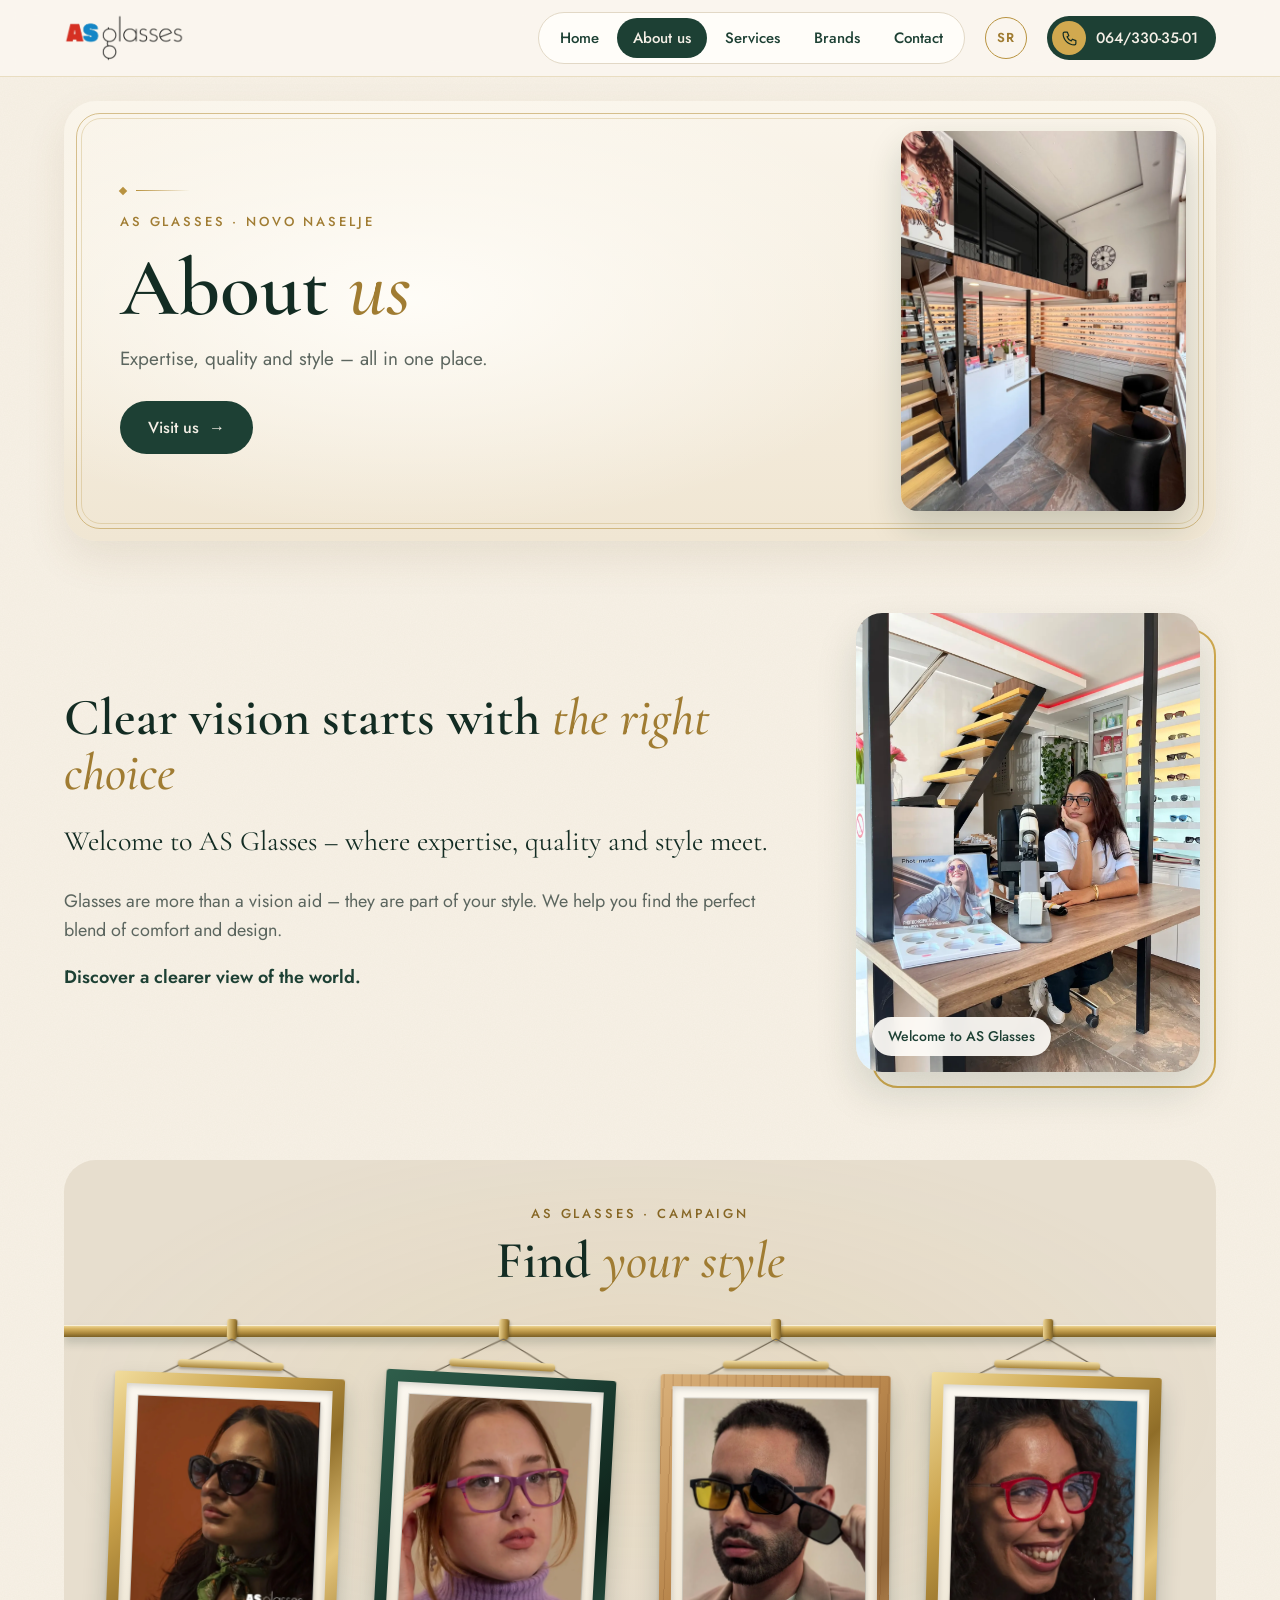
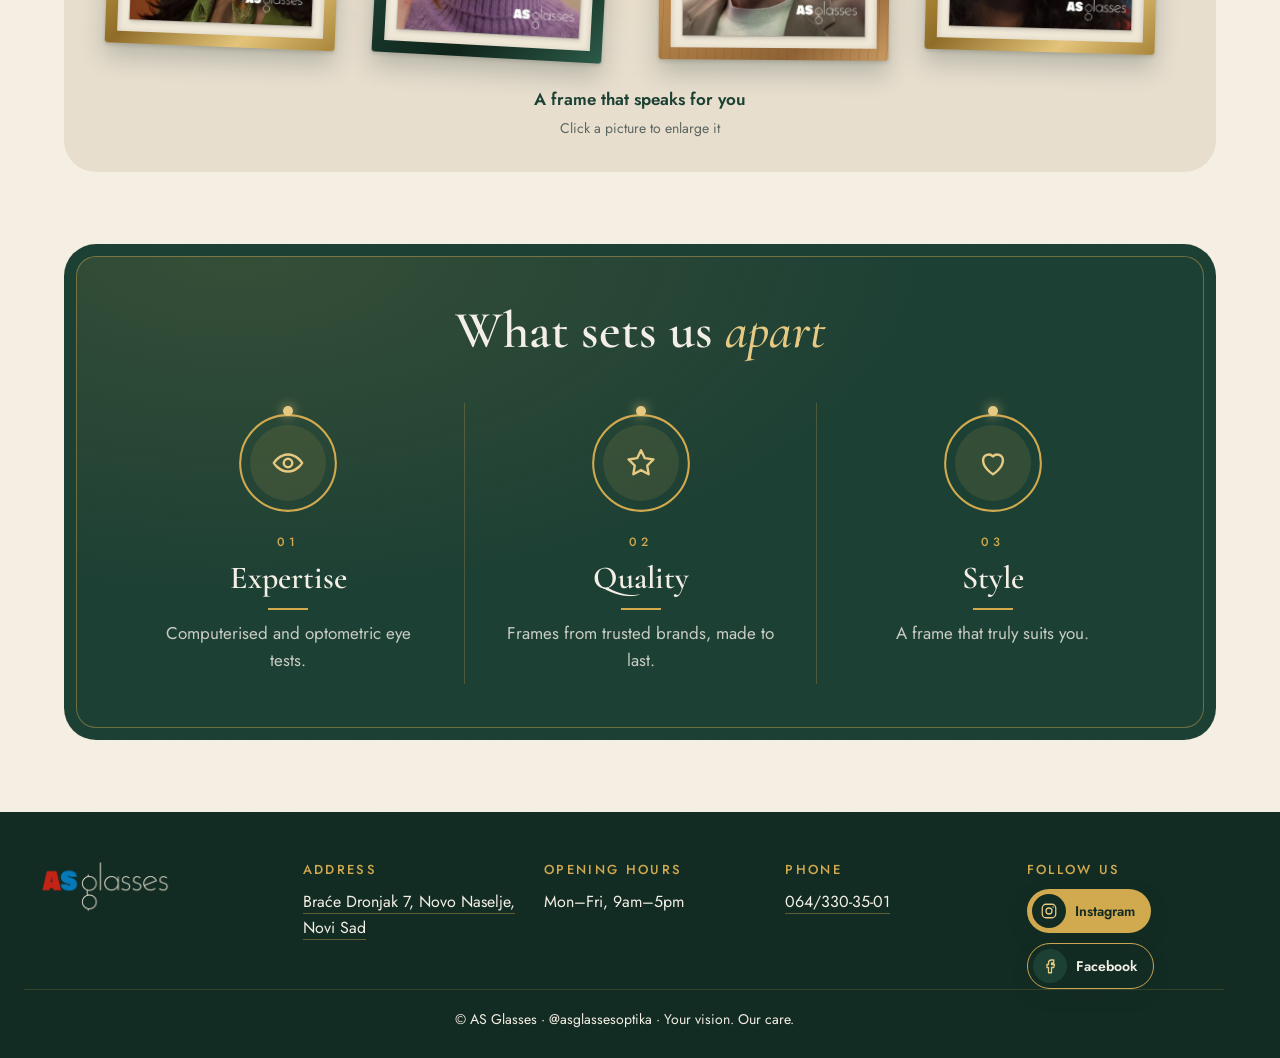
==== about.html @ c5d64850 "Add files via upload" ====
<!doctype html>
<html lang="en">
<head>
  <meta charset="utf-8">
  <meta name="viewport" content="width=device-width, initial-scale=1, viewport-fit=cover">
  <title>About us – AS Glasses optician Novi Sad</title>
  <meta name="description" content="AS Glasses – an optician in Novi Sad where expertise, quality and style meet.">
  <meta name="color-scheme" content="light">
  <meta name="theme-color" content="#f8f2e6">
  <link rel="icon" type="image/png" href="ikonica.png">
  <link rel="apple-touch-icon" href="ikonica.png">
  <link rel="preconnect" href="https://fonts.googleapis.com">
  <link rel="preconnect" href="https://fonts.gstatic.com" crossorigin>
  <link href="https://fonts.googleapis.com/css2?family=Anton&family=Cormorant+Garamond:ital,wght@0,500;0,600;1,500;1,600&family=Jost:wght@400;500;600&display=swap" rel="stylesheet">
  <link rel="stylesheet" href="style.css">
</head>
<body>
  <header class="zaglavlje">
    <div class="zaglavlje-unutra">
      <a class="brend" href="en.html"><img src="logo.webp" alt="AS Glasses – home" width="1083" height="442"></a>
      <nav class="meni" aria-label="Main menu">
        <a href="en.html"><svg viewBox="0 0 24 24" fill="none" stroke="currentColor" stroke-width="1.7" stroke-linecap="round" stroke-linejoin="round" aria-hidden="true"><path d="M3 11l9-7 9 7"/><path d="M5 10v10h14V10"/><path d="M10 20v-6h4v6"/></svg><span>Home</span></a>
        <a href="about.html" class="aktivan" aria-current="page"><svg viewBox="0 0 24 24" fill="none" stroke="currentColor" stroke-width="1.7" stroke-linecap="round" stroke-linejoin="round" aria-hidden="true"><circle cx="12" cy="8" r="4"/><path d="M4 21c1.5-4 4.5-6 8-6s6.5 2 8 6"/></svg><span>About us</span></a>
        <a href="services.html"><svg viewBox="0 0 24 24" fill="none" stroke="currentColor" stroke-width="1.7" stroke-linecap="round" stroke-linejoin="round" aria-hidden="true"><path d="M12 3l1.9 5.6L19.5 10l-5.6 1.9L12 17.5l-1.9-5.6L4.5 10l5.6-1.4z"/><path d="M19 16l.7 2 2 .7-2 .7-.7 2-.7-2-2-.7 2-.7z"/></svg><span>Services</span></a>
        <a href="brands.html"><svg viewBox="0 0 24 24" fill="none" stroke="currentColor" stroke-width="1.7" stroke-linecap="round" stroke-linejoin="round" aria-hidden="true"><circle cx="6.5" cy="14" r="3.5"/><circle cx="17.5" cy="14" r="3.5"/><path d="M10 14c1-1 3-1 4 0M3 14l1.5-6M21 14l-1.5-6"/></svg><span>Brands<span class="sakrij-tel"> </span></span></a>
        <a href="contact.html"><svg viewBox="0 0 24 24" fill="none" stroke="currentColor" stroke-width="1.7" stroke-linecap="round" stroke-linejoin="round" aria-hidden="true"><path d="M12 21s-7-6.2-7-11.5a7 7 0 0 1 14 0C19 14.8 12 21 12 21z"/><circle cx="12" cy="9.5" r="2.5"/></svg><span>Contact</span></a>
      </nav>
      <a class="jezik" href="o-nama.html" lang="sr-Latn" hreflang="sr-Latn" aria-label="Srpska verzija">SR</a>
      <a class="tel-dugme" href="tel:+381643303501"><span class="krug"><svg viewBox="0 0 24 24" fill="none" stroke="currentColor" stroke-width="1.7" stroke-linecap="round" stroke-linejoin="round" aria-hidden="true"><path d="M5 3h4l2 5-2.5 1.5a11 11 0 0 0 6 6L16 13l5 2v4a2 2 0 0 1-2 2A16 16 0 0 1 3 5a2 2 0 0 1 2-2z"/></svg></span>064/330-35-01</a>
    </div>
  </header>

  <main>
    <section class="omot">
      <div class="baner-kartica">
        <div class="baner-tekst">
          <div class="ukras" aria-hidden="true"><i></i><b></b><i></i></div>
          <span class="oznaka-mala">AS Glasses · Novo Naselje</span>
          <h1>About <span>us</span></h1>
          <p>Expertise, quality and style – all in one place.</p>
          <a class="dugme" href="contact.html">Visit us <span class="strelica" aria-hidden="true">→</span></a>
        </div>
        <div class="baner-foto-okvir"><img class="baner-foto" src="radnja.webp" alt="Inside the AS Glasses store"></div>
      </div>
    </section>
    <section class="sadrzaj">
      <div class="tekst-foto">
        <div class="uvod pojavi">
          <h2>Clear vision starts with <span>the right choice</span></h2>
          <p class="istaknut">Welcome to AS Glasses – where expertise, quality and style meet.</p>
          <p>Glasses are more than a vision aid – they are part of your style. We help you find the perfect blend of comfort and design.</p>
          <p><strong>Discover a clearer view of the world.</strong></p>
        </div>
        <div class="foto-ram pojavi" data-kasnjenje="150"><img src="devojkapult.webp" alt="Our optician at the AS Glasses counter" width="1200" height="1600" loading="lazy"><span class="pilula">Welcome to AS Glasses</span></div>
      </div>
    </section>

    <section class="sadrzaj uzi">
      <div class="galerija pojavi">
        <div class="galerija-naslov">
          <span class="oznaka-mala">AS Glasses · campaign</span>
          <h2>Find <span>your style</span></h2>
        </div>
        <div class="zid" role="group" aria-label="AS Glasses campaign gallery">
          <span class="sipka" aria-hidden="true"></span>
          <div class="visi"><span class="kuka" aria-hidden="true"></span><svg class="zica" viewBox="0 0 100 40" preserveAspectRatio="none" aria-hidden="true"><line x1="50" y1="0" x2="18" y2="40"/><line x1="50" y1="0" x2="82" y2="40"/></svg><button type="button" class="ram ram-zlatni" data-naslov="Sunglasses" data-opis="AS Glasses campaign" aria-label="Sunglasses – enlarge"><span class="lampa" aria-hidden="true"></span><span class="ram-pasparu"><img src="kampanja1.webp" alt="Woman wearing black sunglasses and a green scarf" width="1000" height="1233" loading="lazy"></span><span class="ram-odsjaj" aria-hidden="true"></span><span class="ram-svetlo" aria-hidden="true"></span></button></div>
          <div class="visi"><span class="kuka" aria-hidden="true"></span><svg class="zica" viewBox="0 0 100 40" preserveAspectRatio="none" aria-hidden="true"><line x1="50" y1="0" x2="18" y2="40"/><line x1="50" y1="0" x2="82" y2="40"/></svg><button type="button" class="ram ram-zeleni" data-naslov="Colourful prescription frame" data-opis="AS Glasses campaign" aria-label="Colourful prescription frame – enlarge"><span class="lampa" aria-hidden="true"></span><span class="ram-pasparu"><img src="kampanja2.webp" alt="Woman wearing purple and pink prescription glasses" width="1000" height="1292" loading="lazy"></span><span class="ram-odsjaj" aria-hidden="true"></span><span class="ram-svetlo" aria-hidden="true"></span></button></div>
          <div class="visi"><span class="kuka" aria-hidden="true"></span><svg class="zica" viewBox="0 0 100 40" preserveAspectRatio="none" aria-hidden="true"><line x1="50" y1="0" x2="18" y2="40"/><line x1="50" y1="0" x2="82" y2="40"/></svg><button type="button" class="ram ram-hrast" data-naslov="Glasses with a sun clip-on" data-opis="AS Glasses campaign" aria-label="Glasses with a sun clip-on – enlarge"><span class="lampa" aria-hidden="true"></span><span class="ram-pasparu"><img src="kampanja3.webp" alt="Man lifting a sun clip-on off his glasses" width="998" height="1300" loading="lazy"></span><span class="ram-odsjaj" aria-hidden="true"></span><span class="ram-svetlo" aria-hidden="true"></span></button></div>
          <div class="visi"><span class="kuka" aria-hidden="true"></span><svg class="zica" viewBox="0 0 100 40" preserveAspectRatio="none" aria-hidden="true"><line x1="50" y1="0" x2="18" y2="40"/><line x1="50" y1="0" x2="82" y2="40"/></svg><button type="button" class="ram ram-zlatni" data-naslov="Red prescription frame" data-opis="AS Glasses campaign" aria-label="Red prescription frame – enlarge"><span class="lampa" aria-hidden="true"></span><span class="ram-pasparu"><img src="kampanja4.webp" alt="Smiling woman wearing red prescription glasses" width="1000" height="1259" loading="lazy"></span><span class="ram-odsjaj" aria-hidden="true"></span><span class="ram-svetlo" aria-hidden="true"></span></button></div>
        </div>
        <p class="galerija-natpis" aria-live="polite"><strong>A frame that speaks for you</strong><span>Click a picture to enlarge it</span></p>
      </div>
    </section>
    <div class="uvecano" role="dialog" aria-modal="true" aria-label="Enlarged picture" aria-hidden="true">
      <button type="button" class="uvecano-dugme uvecano-zatvori" aria-label="Close">✕</button>
      <button type="button" class="uvecano-dugme uvecano-prethodna" aria-label="Previous picture">←</button>
      <div class="uvecano-sadrzaj">
        <div class="ram"><span class="ram-pasparu"><img src="" alt=""></span></div>
        <p class="uvecano-natpis"></p>
      </div>
      <button type="button" class="uvecano-dugme uvecano-sledeca" aria-label="Next picture">→</button>
    </div>

    <section class="sadrzaj uzi">
      <div class="izdvaja">
        <h2 class="pojavi">What sets us <span>apart</span></h2>
        <div class="vrednosti">
        <article class="vrednost pojavi" data-kasnjenje="0">
          <div class="prsten">
            <svg class="prsten-krug" viewBox="0 0 100 100" aria-hidden="true"><circle cx="50" cy="50" r="46"/></svg>
            <span class="prsten-orbita" aria-hidden="true"></span>
            <span class="prsten-ikona"><svg viewBox="0 0 24 24" fill="none" stroke="currentColor" stroke-width="1.7" stroke-linecap="round" stroke-linejoin="round" aria-hidden="true"><path d="M2 12s3.6-6 10-6 10 6 10 6-3.6 6-10 6S2 12 2 12z"/><circle cx="12" cy="12" r="3"/></svg></span>
          </div>
          <span class="broj">01</span>
          <h3>Expertise</h3>
          <p>Computerised and optometric eye tests.</p>
        </article>
        <article class="vrednost pojavi" data-kasnjenje="180">
          <div class="prsten">
            <svg class="prsten-krug" viewBox="0 0 100 100" aria-hidden="true"><circle cx="50" cy="50" r="46"/></svg>
            <span class="prsten-orbita" aria-hidden="true"></span>
            <span class="prsten-ikona"><svg viewBox="0 0 24 24" fill="none" stroke="currentColor" stroke-width="1.7" stroke-linecap="round" stroke-linejoin="round" aria-hidden="true"><path d="M12 3l2.7 5.6 6.1.9-4.4 4.3 1 6.1L12 17l-5.4 2.9 1-6.1-4.4-4.3 6.1-.9z"/></svg></span>
          </div>
          <span class="broj">02</span>
          <h3>Quality</h3>
          <p>Frames from trusted brands, made to last.</p>
        </article>
        <article class="vrednost pojavi" data-kasnjenje="360">
          <div class="prsten">
            <svg class="prsten-krug" viewBox="0 0 100 100" aria-hidden="true"><circle cx="50" cy="50" r="46"/></svg>
            <span class="prsten-orbita" aria-hidden="true"></span>
            <span class="prsten-ikona"><svg viewBox="0 0 24 24" fill="none" stroke="currentColor" stroke-width="1.7" stroke-linecap="round" stroke-linejoin="round" aria-hidden="true"><path d="M12 20s-7-4.4-7-10a4 4 0 0 1 7-2.6A4 4 0 0 1 19 10c0 5.6-7 10-7 10z"/></svg></span>
          </div>
          <span class="broj">03</span>
          <h3>Style</h3>
          <p>A frame that truly suits you.</p>
        </article>
        </div>
      </div>
    </section>
  </main>

  <footer class="podnozje">
    <div class="podnozje-unutra">
      <img class="podnozje-logo" src="logo-svetli.webp" alt="AS Glasses" width="1083" height="442" loading="lazy">
      <div>
        <h4>Address</h4>
        <p><a href="contact.html">Braće Dronjak 7, Novo Naselje, Novi Sad</a></p>
      </div>
      <div>
        <h4>Opening hours</h4>
        <p>Mon–Fri, 9am–5pm</p>
      </div>
      <div>
        <h4>Phone</h4>
        <p><a href="tel:+381643303501">064/330-35-01</a></p>
      </div>
      <div>
        <h4>Follow us</h4>
        <div class="mreze mreze-male"><a class="mreza mreza-ig" href="https://www.instagram.com/asglassesoptika/" target="_blank" rel="noopener"><span class="mreza-ikona"><svg viewBox="0 0 24 24" fill="none" stroke="currentColor" stroke-width="1.7" stroke-linecap="round" stroke-linejoin="round" aria-hidden="true"><rect x="3" y="3" width="18" height="18" rx="5"/><circle cx="12" cy="12" r="4"/><circle cx="17.5" cy="6.5" r="1" fill="currentColor" stroke="none"/></svg></span><span class="mreza-tekst"><b>Instagram</b><small>@asglassesoptika</small></span></a><a class="mreza mreza-fb" href="https://www.facebook.com/asglassesoptika" target="_blank" rel="noopener"><span class="mreza-ikona"><svg viewBox="0 0 24 24" fill="none" stroke="currentColor" stroke-width="1.7" stroke-linecap="round" stroke-linejoin="round" aria-hidden="true"><path d="M14 8h3V4h-3a4 4 0 0 0-4 4v2H8v4h2v7h4v-7h3l1-4h-4V8.5c0-.3.2-.5.5-.5z"/></svg></span><span class="mreza-tekst"><b>Facebook</b><small>@asglassesoptika</small></span></a></div>
      </div>
    </div>
    <p class="autor">© AS Glasses · @asglassesoptika · Your vision. Our care.</p>
  </footer>

  <script src="script.js"></script>
</body>
</html>
---- style.css ----
/* ===== AS Glasses – bež, tamnozelena i zlatna ===== */
:root {
  --bez: #f4efe6;
  --bez-tamniji: #e7dece;
  --bela: #fffdf9;
  --zelena: #1d4034;
  --zelena-tamna: #132c23;
  --zelena-svetla: #2c5a49;
  --zlatna: #d1a94f;
  --zlatna-svetla: #e6c983;
  --zlatna-tamna: #866624;
  --tekst: #1d2a24;
  --tekst-blag: #5c665f;
  --linija: #e2d8c6;
  --visina-zaglavlja: 76px;
  --radius: 26px;
  --visina-banera: 460px;
  --drvo: url("data:image/svg+xml,%3Csvg xmlns='http://www.w3.org/2000/svg' width='2600' height='700'%3E%3Cfilter id='g'%3E%3CfeTurbulence type='fractalNoise' baseFrequency='0.0012 0.05' numOctaves='4' seed='4' stitchTiles='stitch'/%3E%3CfeColorMatrix values='0 0 0 0 0.86 0 0 0 0 0.74 0 0 0 0 0.45 0 0 0 1.1 -0.52'/%3E%3C/filter%3E%3Crect width='100%25' height='100%25' filter='url(%23g)'/%3E%3C/svg%3E");
}

* { box-sizing: border-box; }
html, body { margin: 0; }
html { scroll-behavior: smooth; }

body {
  background: var(--bez);
  color: var(--tekst);
  font-family: "Jost", "Helvetica Neue", Arial, sans-serif;
  font-size: 18px;
  line-height: 1.6;
  -webkit-font-smoothing: antialiased;
}

img { max-width: 100%; display: block; }
a { color: inherit; }
strong { color: var(--zelena); font-weight: 600; }
p { margin: 0 0 1em; }

h1, h2 {
  font-family: "Anton", Impact, "Arial Narrow", sans-serif;
  font-weight: 400;
  text-transform: uppercase;
  line-height: 1;
  letter-spacing: 0.01em;
  color: var(--zelena);
  margin: 0 0 0.45em;
}
h2 { font-size: clamp(34px, 4.4vw, 52px); }
h2 span, h1 span { color: var(--zlatna); }
h3 {
  font-size: 21px;
  font-weight: 600;
  line-height: 1.25;
  color: var(--zelena);
  margin: 0 0 8px;
}

a:focus-visible {
  outline: 3px solid var(--zlatna);
  outline-offset: 3px;
}

/* ===== Zaglavlje sa prečicama ===== */
.zaglavlje {
  position: sticky;
  top: 0;
  z-index: 50;
  background: rgba(244, 239, 230, 0.92);
  backdrop-filter: blur(10px);
  -webkit-backdrop-filter: blur(10px);
  border-bottom: 1px solid var(--linija);
}
.zaglavlje-unutra {
  max-width: 1200px;
  margin: 0 auto;
  height: var(--visina-zaglavlja);
  padding: 0 24px;
  display: flex;
  align-items: center;
  gap: 20px;
}
.brend img { width: 120px; height: auto; }

.meni {
  display: flex;
  gap: 2px;
  margin-left: auto;
  background: var(--bela);
  border: 1px solid var(--linija);
  padding: 5px;
  border-radius: 999px;
}
.meni a {
  display: flex;
  align-items: center;
  gap: 6px;
  text-decoration: none;
  font-size: 15px;
  font-weight: 500;
  color: var(--zelena);
  padding: 8px 16px;
  border-radius: 999px;
  white-space: nowrap;
  transition: background 0.2s, color 0.2s;
}
.meni a svg { display: none; width: 22px; height: 22px; }
.meni a:hover { background: var(--bez); }
.meni a.aktivan { background: var(--zelena); color: var(--bez); }

.tel-dugme {
  display: inline-flex;
  align-items: center;
  gap: 10px;
  background: var(--zelena);
  color: var(--bez);
  text-decoration: none;
  font-weight: 500;
  font-size: 15px;
  padding: 5px 18px 5px 5px;
  border-radius: 999px;
  white-space: nowrap;
  transition: background 0.2s;
}
.tel-dugme:hover { background: var(--zelena-svetla); }
.tel-dugme .krug {
  width: 34px;
  height: 34px;
  border-radius: 50%;
  background: var(--zlatna);
  color: var(--zelena-tamna);
  display: grid;
  place-items: center;
}
.tel-dugme svg { width: 17px; height: 17px; }

/* Zaglavlje na početnoj (tamnozeleno) */
.pocetna-strana .zaglavlje {
  background: var(--zelena-tamna);
  border-bottom-color: rgba(209, 169, 79, 0.22);
}
.pocetna-strana .brend { visibility: hidden; }
.pocetna-strana .meni { background: rgba(255, 255, 255, 0.05); border-color: rgba(209, 169, 79, 0.25); }
.pocetna-strana .meni a { color: var(--bez); }
.pocetna-strana .meni a:hover { background: rgba(255, 255, 255, 0.08); }
.pocetna-strana .meni a.aktivan { background: var(--zlatna); color: var(--zelena-tamna); }
.pocetna-strana .tel-dugme { background: var(--zlatna); color: var(--zelena-tamna); }
.pocetna-strana .tel-dugme .krug { background: var(--zelena-tamna); color: var(--zlatna); }

/* ===== Društvene mreže ===== */
.drustvene { display: flex; gap: 10px; }
.drustvene a {
  width: 42px;
  height: 42px;
  border-radius: 50%;
  display: grid;
  place-items: center;
  border: 1.5px solid var(--zlatna);
  color: var(--zlatna);
  text-decoration: none;
  transition: background 0.2s, color 0.2s, transform 0.2s;
}
.drustvene a:hover { background: var(--zlatna); color: var(--zelena-tamna); transform: translateY(-2px); }
.drustvene svg { width: 20px; height: 20px; }
.drustvene-pocetna {
  position: absolute;
  z-index: 3;
  left: 50%;
  bottom: 28px;
  transform: translateX(-50%);
  align-items: center;
}
.drustvene-pocetna span {
  font-size: 12px;
  letter-spacing: 0.25em;
  text-transform: uppercase;
  color: var(--bez-tamniji);
  margin-right: 6px;
  white-space: nowrap;
}

/* ===== Početna: scena sa logom i lupom ===== */
.scena {
  position: relative;
  height: calc(100vh - var(--visina-zaglavlja));
  height: calc(100svh - var(--visina-zaglavlja));
  min-height: 480px;
  overflow: hidden;
  touch-action: pan-y;
}
.scena-sloj {
  position: absolute;
  inset: 0;
  display: flex;
  flex-direction: column;
  align-items: center;
  justify-content: center;
  padding: 24px 16px 64px;
  background:
    radial-gradient(ellipse at 50% 42%, rgba(209, 169, 79, 0.15) 0%, rgba(209, 169, 79, 0) 45%),
    radial-gradient(ellipse at 50% 50%, rgba(0, 0, 0, 0) 40%, rgba(5, 15, 10, 0.55) 100%),
    linear-gradient(rgba(29, 64, 52, 0.7), rgba(29, 64, 52, 0.7)),
    var(--drvo),
    linear-gradient(160deg, #24503f 0%, #1d4034 50%, #132c23 100%);
  background-size: auto, auto, auto, 2600px 700px, auto;
}
.scena-logo {
  width: min(560px, 82vw);
  height: auto;
  animation: fokus 2.2s cubic-bezier(.2, .7, .2, 1) both;
}
.scena-ime {
  margin: 30px 0 0;
  text-align: center;
  font-family: "Anton", Impact, sans-serif;
  text-transform: uppercase;
  font-size: clamp(26px, 3.6vw, 42px);
  line-height: 1.05;
  color: var(--bez);
  letter-spacing: 0.03em;
  animation: ime 1.6s 1.2s ease-out both;
}
.scena-ime em { font-style: normal; color: var(--zlatna); }
.scena-ime span {
  display: block;
  font-family: "Jost", sans-serif;
  font-size: 13px;
  font-weight: 500;
  letter-spacing: 0.4em;
  color: var(--bez-tamniji);
  margin-top: 14px;
}
.scena-linija {
  width: 0;
  height: 2px;
  margin-top: 22px;
  background: linear-gradient(90deg, transparent, var(--zlatna), var(--zlatna-svetla), var(--zlatna), transparent);
  animation: linija 1.4s 1.8s ease-out forwards;
}

@keyframes fokus {
  0%   { filter: blur(18px); opacity: 0; transform: scale(1.08); }
  55%  { filter: blur(3px);  opacity: 1; transform: scale(0.99); }
  70%  { filter: blur(5px); }
  100% { filter: blur(0);    opacity: 1; transform: scale(1); }
}
@keyframes ime {
  from { opacity: 0; letter-spacing: 0.4em; }
  to   { opacity: 1; letter-spacing: 0.03em; }
}
@keyframes linija { to { width: min(260px, 60vw); } }

/* Lupa */
.lupa {
  position: absolute;
  left: 0;
  top: 0;
  pointer-events: none;
  opacity: 0;
  transform: scale(0.4);
  transition: opacity 0.8s ease, transform 0.8s cubic-bezier(.2, .9, .3, 1.3);
  will-change: left, top;
}
.lupa.vidljiva { opacity: 1; transform: scale(1); }
.lupa-staklo {
  position: absolute;
  inset: 0;
  border-radius: 50%;
  overflow: hidden;
  box-shadow: inset 0 0 22px rgba(0, 0, 0, 0.5);
}
.lupa-staklo::after {
  content: "";
  position: absolute;
  inset: 0;
  border-radius: 50%;
  background: radial-gradient(circle at 32% 28%, rgba(255, 250, 235, 0.3), rgba(255, 250, 235, 0) 38%),
              radial-gradient(circle at 50% 50%, rgba(209, 169, 79, 0) 62%, rgba(209, 169, 79, 0.18) 100%);
}
.lupa-ram {
  position: absolute;
  inset: -10px;
  border-radius: 50%;
  border: 10px solid var(--zlatna);
  border-color: #ecd391 #b8923f #94732a #d4b162;
  box-shadow: 0 16px 34px rgba(0, 0, 0, 0.5), inset 0 0 0 2px rgba(255, 245, 210, 0.35);
}
.lupa-drska {
  position: absolute;
  width: 20px;
  border-radius: 10px;
  background: linear-gradient(90deg, #94732a, #e6c983 45%, #a8853a);
  box-shadow: 0 10px 22px rgba(0, 0, 0, 0.45);
  transform-origin: top center;
  transform: rotate(-45deg);
}
.klon, .klon * { animation: none !important; }
.klon .scena-linija { width: min(260px, 60vw); }

/* ===== Unutrašnje strane ===== */
.omot {
  max-width: 1200px;
  margin: 0 auto;
  padding: 24px 24px 0;
}

/* Zelena kartica na vrhu strane – fotografija se vidi cela */
.baner-kartica {
  position: relative;
  display: grid;
  grid-template-columns: 1fr auto;
  align-items: center;
  background: var(--zelena);
  border-radius: 32px;
  overflow: hidden;
  color: var(--bez);
}
.baner-tekst {
  position: relative;
  z-index: 1;
  padding: 48px 52px;
  display: flex;
  flex-direction: column;
  justify-content: center;
  align-items: flex-start;
}
.oznaka-mala {
  font-size: 13px;
  font-weight: 500;
  letter-spacing: 0.22em;
  text-transform: uppercase;
  color: var(--zlatna);
  margin-bottom: 16px;
}
.baner-tekst h1 {
  font-size: clamp(54px, 7.4vw, 100px);
  line-height: 0.95;
  color: var(--bez);
  margin: 0 0 18px;
}
.baner-tekst p {
  font-size: 19px;
  color: rgba(244, 239, 230, 0.82);
  max-width: 460px;
  margin-bottom: 28px;
}
.baner-foto-okvir { padding: 18px; }
.baner-foto {
  height: var(--visina-banera);
  width: auto;
  aspect-ratio: 3 / 4;
  border-radius: 22px;
  box-shadow: 0 20px 40px rgba(0, 0, 0, 0.25);
}
.vijuga {
  position: absolute;
  z-index: 2;
  top: 40px;
  right: calc(var(--visina-banera) * 0.75 + 70px);
  width: 110px;
  height: auto;
  color: var(--zlatna);
  pointer-events: none;
}

/* Dugmad – pilule */
.dugme {
  display: inline-flex;
  align-items: center;
  gap: 10px;
  background: var(--zelena);
  color: var(--bez);
  text-decoration: none;
  font-weight: 500;
  font-size: 16px;
  padding: 14px 28px;
  border-radius: 999px;
  transition: background 0.2s, transform 0.2s;
}
.dugme:hover { background: var(--zelena-svetla); transform: translateY(-2px); }
.dugme.zlatno { background: var(--zlatna); color: var(--zelena-tamna); }
.dugme.zlatno:hover { background: var(--zlatna-svetla); }
.dugme.svetlo { background: var(--bela); color: var(--zelena); }
.dugme .strelica { transition: transform 0.2s; }
.dugme:hover .strelica { transform: translateX(4px); }
.dugme svg { width: 20px; height: 20px; }

.sadrzaj {
  max-width: 1200px;
  margin: 0 auto;
  padding: 72px 24px;
}
.sadrzaj.uzi { padding-top: 0; }

.naslov-sekcije {
  display: flex;
  justify-content: space-between;
  align-items: flex-end;
  gap: 16px;
  margin-bottom: 26px;
}
.naslov-sekcije h2 { margin: 0; }
.naslov-sekcije.centar { justify-content: center; text-align: center; }
.vidi-sve {
  font-size: 15px;
  font-weight: 500;
  color: var(--zlatna-tamna);
  text-decoration: none;
  white-space: nowrap;
}
.vidi-sve:hover { text-decoration: underline; }

/* Tekst + fotografija u istoj visini */
.tekst-foto {
  display: grid;
  grid-template-columns: 1fr 420px;
  gap: 64px;
  align-items: center;
}
.tekst-foto.obrnuto { grid-template-columns: 420px 1fr; }
.uvod p { color: var(--tekst-blag); }
.uvod p.istaknut { color: var(--tekst); font-size: 22px; line-height: 1.45; }

/* Fotografija u zlatnom ramu (cela, bez sečenja) */
.foto-ram {
  position: relative;
  margin: 0 16px 16px 0;
}
.foto-ram::before {
  content: "";
  position: absolute;
  inset: 16px -16px -16px 16px;
  border: 2px solid var(--zlatna);
  border-radius: var(--radius);
  transition: inset 0.4s ease;
}
.foto-ram:hover::before { inset: 8px -8px -8px 8px; }
.foto-ram img {
  position: relative;
  width: 100%;
  height: auto;
  aspect-ratio: 3 / 4;
  border-radius: var(--radius);
  box-shadow: 0 20px 40px rgba(19, 44, 35, 0.15);
}
.pilula {
  position: absolute;
  z-index: 1;
  left: 16px;
  bottom: 16px;
  background: rgba(255, 253, 249, 0.92);
  color: var(--zelena);
  font-size: 14px;
  font-weight: 500;
  padding: 8px 16px;
  border-radius: 999px;
  backdrop-filter: blur(6px);
  -webkit-backdrop-filter: blur(6px);
}
.pilula.tamna { background: var(--zelena); color: var(--zlatna-svetla); }

/* ===== Šta nas izdvaja – tri stavke sa animacijom ===== */
.izdvaja {
  position: relative;
  overflow: hidden;
  background:
    radial-gradient(ellipse at 15% 0%, rgba(209, 169, 79, 0.14), rgba(209, 169, 79, 0) 50%),
    var(--zelena);
  border-radius: 32px;
  padding: 60px 48px 56px;
  color: var(--bez);
}
.izdvaja h2 { color: var(--bez); text-align: center; margin-bottom: 44px; }
.vrednosti {
  display: grid;
  grid-template-columns: repeat(3, 1fr);
}
.vrednost {
  position: relative;
  text-align: center;
  padding: 8px 34px 10px;
}
.vrednost + .vrednost { border-left: 1px solid rgba(209, 169, 79, 0.25); }
.prsten {
  position: relative;
  width: 104px;
  height: 104px;
  margin: 0 auto 18px;
}
.prsten-krug {
  position: absolute;
  inset: 0;
  width: 100%;
  height: 100%;
  transform: rotate(-90deg);
}
.prsten-krug circle {
  fill: none;
  stroke: var(--zlatna);
  stroke-width: 2;
  stroke-linecap: round;
  stroke-dasharray: 290;
  stroke-dashoffset: 290;
  transition: stroke-dashoffset 1.6s cubic-bezier(.4, 0, .2, 1) 0.3s;
}
.vrednost.vidljivo .prsten-krug circle { stroke-dashoffset: 0; }
.prsten-orbita {
  position: absolute;
  inset: 0;
  animation: orbita 7s linear infinite;
}
.prsten-orbita::before {
  content: "";
  position: absolute;
  top: -5px;
  left: 50%;
  width: 10px;
  height: 10px;
  margin-left: -5px;
  border-radius: 50%;
  background: var(--zlatna-svetla);
  box-shadow: 0 0 12px rgba(230, 201, 131, 0.8);
}
.vrednost:nth-child(2) .prsten-orbita { animation-duration: 9s; animation-direction: reverse; }
.vrednost:nth-child(3) .prsten-orbita { animation-duration: 8s; }
@keyframes orbita { to { transform: rotate(360deg); } }
.prsten-ikona {
  position: absolute;
  inset: 14px;
  border-radius: 50%;
  background: rgba(209, 169, 79, 0.12);
  color: var(--zlatna-svetla);
  display: grid;
  place-items: center;
  transition: background 0.3s, color 0.3s, transform 0.4s;
}
.prsten-ikona svg { width: 34px; height: 34px; }
.vrednost:hover .prsten-ikona { background: var(--zlatna); color: var(--zelena-tamna); transform: scale(1.06); }
.broj {
  display: block;
  font-family: "Anton", Impact, sans-serif;
  font-size: 15px;
  letter-spacing: 0.3em;
  color: var(--zlatna);
  margin-bottom: 6px;
}
.vrednost h3 {
  font-family: "Anton", Impact, sans-serif;
  font-weight: 400;
  text-transform: uppercase;
  font-size: 30px;
  letter-spacing: 0.02em;
  color: var(--bez);
  margin-bottom: 10px;
}
.vrednost h3::after {
  content: "";
  display: block;
  width: 0;
  height: 2px;
  margin: 10px auto 0;
  background: var(--zlatna);
  transition: width 0.8s ease 0.9s;
}
.vrednost.vidljivo h3::after { width: 40px; }
.vrednost:hover h3::after { width: 80px; transition-delay: 0s; }
.vrednost p { color: rgba(244, 239, 230, 0.8); margin: 0; font-size: 17px; }

/* ===== Usluge ===== */
.kategorije {
  display: flex;
  justify-content: center;
  gap: 34px;
  margin: 0 0 64px;
  padding: 0;
  list-style: none;
}
.kategorije a {
  display: flex;
  flex-direction: column;
  align-items: center;
  gap: 10px;
  text-decoration: none;
  font-size: 15px;
  font-weight: 500;
  color: var(--zelena);
}
.kategorije .krug {
  width: 78px;
  height: 78px;
  border-radius: 50%;
  display: grid;
  place-items: center;
  background: var(--zlatna);
  color: var(--zelena-tamna);
  transition: transform 0.25s, box-shadow 0.25s;
}
.kategorije li:nth-child(3n+2) .krug { background: var(--zelena); color: var(--zlatna-svetla); }
.kategorije li:nth-child(3n) .krug { background: var(--bez-tamniji); color: var(--zelena); }
.kategorije .krug svg { width: 32px; height: 32px; }
.kategorije a:hover .krug { transform: translateY(-4px); box-shadow: 0 12px 24px rgba(19, 44, 35, 0.15); }

.istaknuto { margin-bottom: 88px; scroll-margin-top: 100px; }
.znacka {
  display: inline-block;
  background: var(--zlatna);
  color: var(--zelena-tamna);
  font-size: 13px;
  font-weight: 600;
  letter-spacing: 0.12em;
  text-transform: uppercase;
  padding: 7px 16px;
  border-radius: 999px;
  margin-bottom: 18px;
}
.kvacice { list-style: none; padding: 0; margin: 22px 0 0; }
.kvacice li {
  padding-left: 36px;
  position: relative;
  margin-bottom: 12px;
  font-weight: 500;
}
.kvacice li::before {
  content: "";
  position: absolute;
  left: 0; top: 3px;
  width: 24px; height: 24px;
  border-radius: 50%;
  background: var(--zelena) url("data:image/svg+xml,%3Csvg xmlns='http://www.w3.org/2000/svg' viewBox='0 0 24 24' fill='none' stroke='%23e6c983' stroke-width='3' stroke-linecap='round' stroke-linejoin='round'%3E%3Cpath d='M6 12.5l4 4 8-9'/%3E%3C/svg%3E") center / 14px no-repeat;
}

/* Pet „prozorčića“ u obliku luka */
.lukovi {
  display: grid;
  grid-template-columns: repeat(5, 1fr);
  gap: 16px;
}
.luk {
  position: relative;
  background: var(--bela);
  border: 1px solid var(--linija);
  border-radius: 200px 200px 24px 24px;
  padding: 12px 12px 26px;
  text-align: center;
  scroll-margin-top: 100px;
  transition: transform 0.35s ease, box-shadow 0.35s ease, border-color 0.35s, opacity 0.7s ease;
}
.luk-prozor {
  position: relative;
  overflow: hidden;
  height: 160px;
  border-radius: 200px 200px 16px 16px;
  background: radial-gradient(circle at 50% 70%, #efe6d5, var(--bez-tamniji));
  display: grid;
  place-items: center;
  margin-bottom: 20px;
}
.luk:nth-child(even) .luk-prozor { background: radial-gradient(circle at 50% 70%, var(--zelena-svetla), var(--zelena)); }
.luk-prozor::before {
  content: "";
  position: absolute;
  left: 50%;
  top: 0;
  bottom: 0;
  width: 1px;
  background: rgba(209, 169, 79, 0.35);
}
.luk-prozor::after {
  content: "";
  position: absolute;
  top: -20%;
  left: -80%;
  width: 50%;
  height: 140%;
  background: linear-gradient(100deg, rgba(255, 255, 255, 0), rgba(255, 255, 255, 0.55), rgba(255, 255, 255, 0));
  transform: skewX(-18deg);
  transition: left 0.8s ease;
}
.luk:hover .luk-prozor::after { left: 130%; }
.luk-ikona {
  position: relative;
  z-index: 1;
  width: 70px;
  height: 70px;
  border-radius: 50%;
  display: grid;
  place-items: center;
  background: var(--zelena);
  color: var(--zlatna-svetla);
  box-shadow: 0 10px 22px rgba(19, 44, 35, 0.2);
  transition: transform 0.4s cubic-bezier(.3, 1.4, .5, 1);
}
.luk:nth-child(even) .luk-ikona { background: var(--zlatna); color: var(--zelena-tamna); }
.luk-ikona svg { width: 32px; height: 32px; }
.luk:hover { transform: translateY(-8px); box-shadow: 0 22px 40px rgba(19, 44, 35, 0.12); border-color: var(--zlatna); }
.luk:hover .luk-ikona { transform: scale(1.12) rotate(-6deg); }
.luk h3 { font-size: 19px; padding: 0 6px; }
.luk p { color: var(--tekst-blag); font-size: 15.5px; line-height: 1.55; margin: 0; padding: 0 8px; }
.luk-broj {
  position: absolute;
  z-index: 1;
  top: 18px;
  left: 0;
  right: 0;
  font-size: 11px;
  font-weight: 600;
  letter-spacing: 0.2em;
  color: var(--zlatna-tamna);
}
.luk:nth-child(even) .luk-broj { color: var(--zlatna-svetla); }

/* Opšte kartice (kontakt) */
.kartice {
  display: grid;
  grid-template-columns: repeat(auto-fit, minmax(240px, 1fr));
  gap: 18px;
}
.kartica {
  background: var(--bela);
  border: 1px solid var(--linija);
  border-radius: var(--radius);
  padding: 28px 26px;
  transition: transform 0.25s, box-shadow 0.25s, opacity 0.7s ease;
}
.kartica:hover { transform: translateY(-4px); box-shadow: 0 16px 34px rgba(19, 44, 35, 0.08); }
.kartica p { margin: 0; color: var(--tekst-blag); }
.ikona {
  width: 56px;
  height: 56px;
  border-radius: 50%;
  background: var(--zelena);
  color: var(--zlatna-svetla);
  display: grid;
  place-items: center;
  margin-bottom: 18px;
}
.ikona svg { width: 28px; height: 28px; }

/* ===== Marke okvira – otmeni prikaz ===== */
.marke {
  display: grid;
  grid-template-columns: repeat(auto-fill, minmax(230px, 1fr));
  gap: 14px;
  list-style: none;
  padding: 0;
  margin: 0;
}
.marke li {
  position: relative;
  height: 128px;
  display: flex;
  flex-direction: column;
  align-items: center;
  justify-content: center;
  gap: 12px;
  padding: 16px;
  text-align: center;
  background: var(--bela);
  border: 1px solid var(--linija);
  border-radius: 14px;
  color: var(--zelena-tamna);
  overflow: hidden;
  transition: background 0.35s, color 0.35s, transform 0.35s, box-shadow 0.35s, opacity 0.7s ease;
}
.marke li::before {
  content: "";
  position: absolute;
  inset: 8px;
  border: 1px solid rgba(209, 169, 79, 0.35);
  border-radius: 9px;
  transition: border-color 0.35s, inset 0.35s;
}
.marke li::after {
  content: "";
  width: 6px;
  height: 6px;
  background: var(--zlatna);
  transform: rotate(45deg);
  transition: transform 0.4s;
}
.marke li:hover {
  background: var(--zelena);
  color: var(--bez);
  transform: translateY(-4px);
  box-shadow: 0 18px 34px rgba(19, 44, 35, 0.18);
}
.marke li:hover::before { border-color: var(--zlatna); inset: 6px; }
.marke li:hover::after { transform: rotate(225deg); }
.zig { position: relative; line-height: 1; }
.z1 { font-family: "Cinzel", serif; font-weight: 700; font-size: 25px; letter-spacing: 0.12em; }
.z2 { font-family: "Playfair Display", serif; font-weight: 700; font-size: 29px; }
.z3 { font-family: "Bodoni Moda", serif; font-weight: 500; font-size: 22px; letter-spacing: 0.22em; text-transform: uppercase; }
.z4 { font-family: "Josefin Sans", sans-serif; font-weight: 300; font-size: 23px; letter-spacing: 0.32em; text-transform: uppercase; }
.z5 { font-family: "Italiana", serif; font-size: 28px; letter-spacing: 0.14em; text-transform: uppercase; }
.z6 { font-family: "Cormorant Garamond", serif; font-weight: 700; font-style: italic; font-size: 33px; }
.z7 { font-family: "Playfair Display", serif; font-weight: 500; font-style: italic; font-size: 29px; }
.z8 { font-family: "Josefin Sans", sans-serif; font-weight: 600; font-size: 28px; letter-spacing: -0.01em; text-transform: lowercase; }
.marke li.jos {
  background: var(--zelena);
  color: var(--bez);
  font-size: 15px;
  font-weight: 500;
  line-height: 1.4;
}
.marke li.jos::before { border-color: rgba(209, 169, 79, 0.5); }

/* ===== Kontakt ===== */
.kontakt-kartice { margin-bottom: 40px; }
.kontakt-kartice a { color: var(--zlatna-tamna); font-weight: 500; }
.kontakt-kartice .velika {
  font-size: 21px;
  font-weight: 500;
  color: var(--tekst);
  margin-bottom: 4px;
}
.mapa {
  width: 100%;
  height: 440px;
  border: 0;
  border-radius: var(--radius);
  display: block;
}
.pratite {
  margin-top: 40px;
  display: flex;
  align-items: center;
  justify-content: space-between;
  gap: 24px;
  flex-wrap: wrap;
  background: var(--zelena);
  color: var(--bez);
  border-radius: var(--radius);
  padding: 30px 34px;
}
.pratite h2 { color: var(--bez); font-size: clamp(28px, 3.4vw, 40px); margin: 0 0 4px; }
.pratite p { margin: 0; color: rgba(244, 239, 230, 0.8); }
.pratite-dugmad { display: flex; gap: 12px; flex-wrap: wrap; }

/* Poziv na kraju strane */
.poziv-kartica {
  position: relative;
  overflow: hidden;
  background: var(--zelena);
  border-radius: 32px;
  padding: 64px 32px;
  text-align: center;
  color: var(--bez);
}
.poziv-kartica h2 { color: var(--bez); }
.poziv-kartica p { color: rgba(244, 239, 230, 0.8); max-width: 520px; margin: 0 auto 28px; }
.poziv-kartica .vijuga { right: 6%; top: 18%; width: 110px; }
.poziv-kartica .vijuga.leva { left: 5%; right: auto; top: auto; bottom: 16%; transform: rotate(180deg); }

/* Podnožje */
.podnozje {
  background: var(--zelena-tamna);
  color: var(--bez-tamniji);
  padding: 48px 24px 28px;
  font-size: 16px;
}
.podnozje-unutra {
  max-width: 1200px;
  margin: 0 auto;
  display: grid;
  grid-template-columns: 1.1fr 1fr 1fr 1fr 1fr;
  gap: 28px;
  align-items: start;
}
.podnozje-logo { width: 130px; height: auto; }
.podnozje h4 {
  margin: 0 0 8px;
  font-size: 13px;
  font-weight: 500;
  letter-spacing: 0.18em;
  text-transform: uppercase;
  color: var(--zlatna);
}
.podnozje p { margin: 0; color: var(--bez); }
.podnozje p a { text-decoration: none; border-bottom: 1px solid rgba(209, 169, 79, 0.4); }
.podnozje p a:hover { border-color: var(--zlatna); }
.podnozje .drustvene a { width: 38px; height: 38px; }
.autor {
  max-width: 1200px;
  margin: 32px auto 0;
  padding-top: 18px;
  border-top: 1px solid rgba(209, 169, 79, 0.18);
  font-size: 14px;
  color: #9fb0a6;
  text-align: center;
}

/* Pojavljivanje pri skrolovanju */
.js .pojavi { opacity: 0; translate: 0 24px; transition: opacity 0.7s ease, translate 0.7s ease, transform 0.35s ease, box-shadow 0.35s ease, background 0.35s, color 0.35s, border-color 0.35s; }
.js .pojavi.vidljivo { opacity: 1; translate: 0 0; }

.prevuci { display: none; text-align: center; font-size: 13px; color: var(--tekst-blag); margin: 4px 0 0; }

/* ===== Tablet ===== */
@media (max-width: 1100px) {
  :root { --visina-banera: 400px; }
  .lukovi { grid-template-columns: repeat(3, 1fr); }
  .tekst-foto { grid-template-columns: 1fr 340px; gap: 40px; }
  .tekst-foto.obrnuto { grid-template-columns: 340px 1fr; }
  .podnozje-unutra { grid-template-columns: repeat(3, 1fr); }
}

/* ===== Telefon ===== */
@media (max-width: 860px) {
  :root { --visina-zaglavlja: 64px; --radius: 22px; }
  body { font-size: 17px; }

  .zaglavlje { backdrop-filter: none; -webkit-backdrop-filter: none; background: rgba(244, 239, 230, 0.97); }
  .zaglavlje-unutra { padding: 0 16px; gap: 12px; }
  .brend img { width: 100px; }
  .tel-dugme { margin-left: auto; font-size: 14px; padding: 4px 14px 4px 4px; }
  .tel-dugme .krug { width: 30px; height: 30px; }

  /* Prečice postaju donja traka, kao u aplikaciji */
  .meni {
    position: fixed;
    z-index: 60;
    left: 12px;
    right: 12px;
    bottom: 12px;
    bottom: calc(12px + env(safe-area-inset-bottom));
    margin: 0;
    display: grid;
    grid-template-columns: repeat(5, 1fr);
    gap: 2px;
    padding: 8px 6px;
    background: var(--zelena);
    border: 1px solid rgba(209, 169, 79, 0.25);
    border-radius: 24px;
    box-shadow: 0 14px 34px rgba(19, 44, 35, 0.35);
  }
  .meni a {
    flex-direction: column;
    gap: 3px;
    padding: 6px 2px;
    font-size: 11.5px;
    letter-spacing: 0;
    color: rgba(244, 239, 230, 0.78);
    border-radius: 16px;
  }
  .meni a svg { display: block; }
  .meni a:hover { background: transparent; }
  .meni a.aktivan { background: rgba(209, 169, 79, 0.18); color: var(--zlatna-svetla); }
  .sakrij-tel { display: none; }

  .pocetna-strana .zaglavlje { background: var(--zelena-tamna); }
  .pocetna-strana .brend { display: none; }
  .pocetna-strana .tel-dugme { margin: 0 auto; }
  .pocetna-strana .meni { background: rgba(19, 44, 35, 0.94); }
  .pocetna-strana .meni a { color: rgba(244, 239, 230, 0.78); }
  .pocetna-strana .meni a:hover { background: transparent; }
  .pocetna-strana .meni a.aktivan { background: rgba(209, 169, 79, 0.18); color: var(--zlatna-svetla); }

  .scena-sloj { padding-bottom: 150px; }
  .drustvene-pocetna { bottom: 108px; }
  .drustvene-pocetna span { display: none; }

  .omot { padding: 14px 14px 0; }
  .baner-kartica { grid-template-columns: 1fr; border-radius: 26px; }
  .baner-tekst { padding: 34px 24px 6px; }
  .baner-tekst p { font-size: 17px; margin-bottom: 22px; }
  .baner-foto-okvir { padding: 14px; }
  .baner-foto { width: 100%; height: auto; border-radius: 18px; }
  .vijuga { right: 18px; top: 22px; width: 76px; }
  .oznaka-mala { max-width: calc(100% - 90px); line-height: 1.5; }

  .sadrzaj { padding: 52px 16px; }
  .tekst-foto, .tekst-foto.obrnuto { grid-template-columns: 1fr; gap: 34px; }
  .tekst-foto.obrnuto .foto-ram { order: 2; }
  .uvod p.istaknut { font-size: 20px; }

  .izdvaja { padding: 44px 20px 40px; border-radius: 26px; }
  .izdvaja h2 { margin-bottom: 28px; }
  .vrednosti { grid-template-columns: 1fr; }
  .vrednost { padding: 26px 8px; }
  .vrednost + .vrednost { border-left: 0; border-top: 1px solid rgba(209, 169, 79, 0.25); }

  .kategorije {
    justify-content: flex-start;
    gap: 18px;
    overflow-x: auto;
    margin: 0 -16px 48px;
    padding: 4px 16px 8px;
    scrollbar-width: none;
  }
  .kategorije::-webkit-scrollbar { display: none; }
  .kategorije .krug { width: 64px; height: 64px; }
  .kategorije a { font-size: 13px; white-space: nowrap; }
  .istaknuto { margin-bottom: 60px; }

  /* Lukovi se listaju prstom, kao kartice u aplikaciji */
  .lukovi {
    display: flex;
    overflow-x: auto;
    scroll-snap-type: x mandatory;
    gap: 12px;
    margin: 0 -16px;
    padding: 6px 16px 18px;
    scrollbar-width: none;
  }
  .lukovi::-webkit-scrollbar { display: none; }
  .luk { flex: 0 0 72%; scroll-snap-align: center; }
  .prevuci { display: block; }

  .marke { grid-template-columns: repeat(2, 1fr); gap: 10px; }
  .marke li { height: 104px; padding: 12px 8px; gap: 10px; }
  .z1 { font-size: 18px; } .z2 { font-size: 21px; } .z3 { font-size: 16px; letter-spacing: 0.14em; }
  .z4 { font-size: 16px; letter-spacing: 0.2em; } .z5 { font-size: 20px; } .z6 { font-size: 24px; }
  .z7 { font-size: 21px; } .z8 { font-size: 21px; }
  .mapa { height: 320px; }
  .pratite { padding: 26px 22px; }
  .poziv-kartica { padding: 48px 22px; border-radius: 26px; }
  .poziv-kartica .vijuga { display: none; }
  .poziv-kartica .vijuga.leva { display: none; }

  .podnozje { padding-bottom: 120px; }
  .podnozje-unutra { grid-template-columns: 1fr; text-align: center; gap: 18px; justify-items: center; }
}

@media (prefers-reduced-motion: reduce) {
  *, *::before, *::after { animation: none !important; transition: none !important; }
  .scena-linija { width: min(260px, 60vw); }
  .js .pojavi { opacity: 1; translate: 0 0; }
  .prsten-krug circle { stroke-dashoffset: 0; }
  .vrednost h3::after { width: 40px; }
}

/* ===== Galerija ramova na šipki (kampanja) ===== */
.galerija {
  position: relative;
  overflow: hidden;
  background:
    radial-gradient(70% 60% at 50% 40%, rgba(209, 169, 79, 0.10), rgba(209, 169, 79, 0) 75%),
    var(--bez-tamniji);
  border-radius: 32px;
  padding: 44px 0 30px;
}
.galerija-naslov { text-align: center; padding: 0 20px; }
.galerija-naslov .oznaka-mala { display: block; color: var(--zlatna-tamna); margin-bottom: 10px; }
.galerija-naslov h2 { margin-bottom: 4px; }

.zid {
  --sirina-rama: 230px;
  position: relative;
  margin-top: 26px;
  padding: 0 32px;
  display: flex;
  justify-content: center;
  gap: 42px;
  touch-action: pan-y;
}
.sipka {
  position: absolute;
  left: 0;
  right: 0;
  top: 10px;
  height: 12px;
  background: linear-gradient(to bottom, #f3dfa6 0%, #d8b462 30%, #a8853a 70%, #7a5f25 100%);
  box-shadow: 0 6px 10px rgba(19, 44, 35, 0.18), inset 0 1px 0 rgba(255, 255, 255, 0.6);
}
.visi {
  position: relative;
  flex: 0 0 var(--sirina-rama);
  padding-top: 26px;
  transform-origin: 50% 16px;
  will-change: transform;
}
.kuka {
  position: absolute;
  left: 50%;
  top: 4px;
  width: 10px;
  height: 22px;
  margin-left: -5px;
  border-radius: 3px 3px 6px 6px;
  background: linear-gradient(to right, #ecd391, #a8853a 70%, #7a5f25);
  box-shadow: 1px 2px 3px rgba(0, 0, 0, 0.25);
}
.zica {
  position: absolute;
  left: 0;
  top: 24px;
  width: 100%;
  height: 40px;
  overflow: visible;
  pointer-events: none;
}
.zica line { stroke: #6f6450; stroke-width: 1.2; vector-effect: non-scaling-stroke; }

.ram {
  position: relative;
  display: block;
  width: 100%;
  margin-top: 34px;
  padding: 12px;
  border: 0;
  border-radius: 3px;
  cursor: pointer;
  font: inherit;
  transform: translateZ(0);
  transition: transform 0.5s cubic-bezier(.2, .9, .3, 1.2), box-shadow 0.5s ease;
  box-shadow: 0 14px 24px rgba(19, 44, 35, 0.22), 0 2px 4px rgba(0, 0, 0, 0.15);
}
.ram-zlatni { background: linear-gradient(135deg, #f1dc9c, #c9a14a 30%, #8f6d28 55%, #e3c47a 80%, #a8853a); }
.ram-zeleni { background: linear-gradient(135deg, #2f5e4b, #1d4034 40%, #0f241b 70%, #2c5a49); }
.ram-hrast  { background: repeating-linear-gradient(92deg, rgba(120, 72, 30, 0) 0 3px, rgba(120, 72, 30, 0.22) 3px 4px, rgba(120, 72, 30, 0) 4px 9px), linear-gradient(135deg, #d9b07a, #b9874d 45%, #8e6234 80%, #c99a62); }
.ram-pasparu {
  position: relative;
  display: block;
  padding: 12px;
  background: linear-gradient(to bottom, #fbf7ee, #efe7d6);
  box-shadow: inset 0 2px 6px rgba(0, 0, 0, 0.18);
}
.ram img {
  display: block;
  width: 100%;
  height: auto;
  box-shadow: 0 0 0 1px rgba(0, 0, 0, 0.12), 1px 2px 4px rgba(0, 0, 0, 0.18);
}
.ram-odsjaj {
  position: absolute;
  inset: 12px;
  pointer-events: none;
  background: linear-gradient(112deg, transparent 35%, rgba(255, 255, 255, 0.22) 44%, rgba(255, 255, 255, 0.06) 50%, transparent 58%);
  background-size: 250% 100%;
  background-position: 100% 0;
  transition: background-position 0.9s ease;
}
.ram-svetlo {
  position: absolute;
  left: 8%;
  right: 8%;
  top: -40px;
  height: 120%;
  pointer-events: none;
  opacity: 0;
  background: radial-gradient(60% 45% at 50% 0%, rgba(255, 228, 160, 0.55), rgba(255, 228, 160, 0) 75%);
  mix-blend-mode: screen;
  transition: opacity 0.5s ease;
}
.lampa {
  position: absolute;
  left: 50%;
  top: -14px;
  width: 46%;
  height: 8px;
  transform: translateX(-50%);
  border-radius: 999px;
  background: linear-gradient(to bottom, #f3dfa6, #a8853a);
  box-shadow: 0 2px 3px rgba(0, 0, 0, 0.25);
}
.lampa::after {
  content: "";
  position: absolute;
  left: 8%;
  right: 8%;
  top: 6px;
  height: 3px;
  border-radius: 999px;
  background: #fff3cf;
  opacity: 0;
  box-shadow: 0 0 14px 5px rgba(255, 220, 140, 0.8);
  transition: opacity 0.5s ease;
}
.visi.upaljena { z-index: 3; }
.visi.upaljena .ram {
  transform: translateY(-8px) scale(1.07);
  box-shadow: 0 30px 40px rgba(19, 44, 35, 0.28), 0 4px 8px rgba(0, 0, 0, 0.18);
}
.visi.upaljena .ram-svetlo, .visi.upaljena .lampa::after { opacity: 1; }
.visi.upaljena .ram-odsjaj { background-position: 0 0; }
.zid.ima-upaljenu .visi:not(.upaljena) .ram { filter: brightness(0.93) saturate(0.9); }
.ram:focus-visible { outline: 3px solid var(--zlatna); outline-offset: 6px; }

.galerija-natpis {
  min-height: 52px;
  margin: 26px 20px 0;
  text-align: center;
}
.galerija-natpis strong { display: block; font-size: 17px; color: var(--zelena); }
.galerija-natpis span { font-size: 14px; color: var(--tekst-blag); }

/* Uvećan prikaz slike */
.uvecano {
  position: fixed;
  inset: 0;
  z-index: 100;
  display: flex;
  align-items: center;
  justify-content: center;
  padding: 24px;
  background: rgba(19, 44, 35, 0.9);
  backdrop-filter: blur(8px);
  -webkit-backdrop-filter: blur(8px);
  opacity: 0;
  visibility: hidden;
  transition: opacity 0.35s ease, visibility 0.35s;
}
.uvecano.otvoreno { opacity: 1; visibility: visible; }
.uvecano-sadrzaj {
  display: flex;
  flex-direction: column;
  align-items: center;
  gap: 16px;
  transform: translateY(20px) scale(0.94);
  transition: transform 0.45s cubic-bezier(.2, .9, .3, 1.15);
}
.uvecano.otvoreno .uvecano-sadrzaj { transform: none; }
.uvecano .ram { width: auto; margin: 0; cursor: default; }
.uvecano .ram img { width: auto; max-width: 100%; max-height: calc(100vh - 210px); max-height: calc(100svh - 210px); }
.uvecano-natpis { text-align: center; color: var(--bez); }
.uvecano-natpis strong { display: block; font-size: 18px; color: var(--bez); }
.uvecano-natpis span { font-size: 14px; color: var(--zlatna-svetla); }
.uvecano-dugme {
  position: absolute;
  width: 48px;
  height: 48px;
  border-radius: 50%;
  border: 1.5px solid var(--zlatna);
  background: rgba(19, 44, 35, 0.6);
  color: var(--zlatna-svetla);
  font-size: 22px;
  line-height: 1;
  cursor: pointer;
  display: grid;
  place-items: center;
  transition: background 0.2s, color 0.2s;
}
.uvecano-dugme:hover { background: var(--zlatna); color: var(--zelena-tamna); }
.uvecano-zatvori { top: 20px; right: 20px; }
.uvecano-prethodna { left: 20px; top: 50%; margin-top: -24px; }
.uvecano-sledeca { right: 20px; top: 50%; margin-top: -24px; }

@media (max-width: 1100px) {
  .zid { --sirina-rama: 200px; gap: 30px; }
}
@media (max-width: 860px) {
  .galerija { border-radius: 26px; padding: 36px 0 24px; }
  .zid {
    --sirina-rama: 62vw;
    justify-content: flex-start;
    gap: 26px;
    overflow-x: auto;
    scroll-snap-type: x mandatory;
    padding: 0 19vw 14px;
    scrollbar-width: none;
  }
  .zid::-webkit-scrollbar { display: none; }
  .sipka { width: calc(4 * 62vw + 3 * 26px + 38vw); right: auto; }
  .visi { scroll-snap-align: center; }
  .uvecano { padding: 16px; }
  .uvecano .ram img { max-height: calc(100svh - 230px); }
  .uvecano-prethodna, .uvecano-sledeca { top: auto; bottom: 22px; margin-top: 0; }
  .uvecano-prethodna { left: calc(50% - 64px); }
  .uvecano-sledeca { right: calc(50% - 64px); }
}
@media (prefers-reduced-motion: reduce) {
  .visi { transform: none !important; }
}

/* ===== Početna – otmena varijanta: slonovača i zlato ===== */
.pocetna-strana .zaglavlje { background: rgba(250, 246, 238, 0.94); border-bottom-color: rgba(209, 169, 79, 0.25); }
.pocetna-strana .meni { background: var(--bela); border-color: var(--linija); }
.pocetna-strana .meni a { color: var(--zelena); }
.pocetna-strana .meni a:hover { background: var(--bez); }
.pocetna-strana .meni a.aktivan { background: var(--zelena); color: var(--bez); }
.pocetna-strana .tel-dugme { background: var(--zelena); color: var(--bez); }
.pocetna-strana .tel-dugme .krug { background: var(--zlatna); color: var(--zelena-tamna); }

.pocetna-strana .scena-sloj {
  background:
    radial-gradient(55% 50% at 50% 46%, rgba(255, 253, 248, 0.95) 0%, rgba(255, 253, 248, 0) 72%),
    radial-gradient(120% 95% at 50% 50%, rgba(0, 0, 0, 0) 52%, rgba(160, 125, 62, 0.20) 100%),
    url("data:image/svg+xml,%3Csvg xmlns='http://www.w3.org/2000/svg' width='300' height='300'%3E%3Cfilter id='p'%3E%3CfeTurbulence type='fractalNoise' baseFrequency='0.85' numOctaves='2' stitchTiles='stitch'/%3E%3CfeColorMatrix values='0 0 0 0 0.45 0 0 0 0 0.36 0 0 0 0 0.2 0 0 0 0.09 0'/%3E%3C/filter%3E%3Crect width='100%25' height='100%25' filter='url(%23p)'/%3E%3C/svg%3E"),
    linear-gradient(180deg, #faf5eb 0%, #f1e7d5 100%);
  background-size: auto, auto, 300px 300px, auto;
}
/* tanki dvostruki zlatni ram oko početne */
.pocetna-strana .scena::before,
.pocetna-strana .scena::after {
  content: "";
  position: absolute;
  z-index: 1;
  pointer-events: none;
  border: 1px solid rgba(184, 146, 63, 0.55);
}
.pocetna-strana .scena::before { inset: 22px; }
.pocetna-strana .scena::after { inset: 28px; border-color: rgba(184, 146, 63, 0.28); }
.pocetna-strana .lupa { z-index: 2; }
.pocetna-strana .lupa-staklo { box-shadow: inset 0 0 18px rgba(120, 90, 40, 0.28); }

.scena-ukras {
  display: flex;
  align-items: center;
  gap: 12px;
  margin-bottom: 34px;
  animation: ime 1.6s 0.4s ease-out both;
}
.scena-ukras i { width: 70px; height: 1px; background: linear-gradient(90deg, transparent, #b8923f); }
.scena-ukras i:last-child { background: linear-gradient(90deg, #b8923f, transparent); }
.scena-ukras b { width: 7px; height: 7px; background: #b8923f; transform: rotate(45deg); }

.pocetna-strana .scena-logo { width: min(500px, 76vw); }
.pocetna-strana .scena-ime {
  margin-top: 34px;
  font-family: "Cormorant Garamond", Georgia, serif;
  font-weight: 500;
  text-transform: none;
  font-size: clamp(32px, 4.2vw, 52px);
  line-height: 1.1;
  letter-spacing: 0.01em;
  color: var(--zelena-tamna);
  animation-name: ime-otmeno;
}
.pocetna-strana .scena-ime em { font-style: italic; color: #a07c32; }
.pocetna-strana .scena-ime span {
  font-family: "Jost", sans-serif;
  font-size: 12px;
  font-weight: 500;
  letter-spacing: 0.55em;
  text-transform: uppercase;
  color: var(--tekst-blag);
  margin-top: 20px;
}
@keyframes ime-otmeno {
  from { opacity: 0; letter-spacing: 0.25em; }
  to   { opacity: 1; letter-spacing: 0.01em; }
}
.pocetna-strana .scena-linija { background: linear-gradient(90deg, transparent, #b8923f, transparent); height: 1px; }
.pocetna-strana .drustvene a { border-color: #b8923f; color: #a07c32; }
.pocetna-strana .drustvene a:hover { background: var(--zelena); border-color: var(--zelena); color: var(--zlatna-svetla); }
.pocetna-strana .drustvene-pocetna span { color: var(--tekst-blag); }
.pocetna-strana .drustvene-pocetna { bottom: 46px; }

@media (max-width: 860px) {
  .pocetna-strana .zaglavlje { background: rgba(250, 246, 238, 0.98); }
  .pocetna-strana .meni { background: var(--zelena); border-color: rgba(209, 169, 79, 0.25); }
  .pocetna-strana .meni a { color: rgba(244, 239, 230, 0.78); }
  .pocetna-strana .meni a:hover { background: transparent; }
  .pocetna-strana .meni a.aktivan { background: rgba(209, 169, 79, 0.18); color: var(--zlatna-svetla); }
  .pocetna-strana .scena::before { inset: 12px; }
  .pocetna-strana .scena::after { inset: 17px; }
  .pocetna-strana .drustvene-pocetna { bottom: 112px; }
  .scena-ukras { margin-bottom: 26px; }
  .scena-ukras i { width: 46px; }
  .pocetna-strana .scena-ime span { letter-spacing: 0.4em; }
}

/* ===== Početna: animacija „naočara“ u slovu g ===== */
.logo-omot {
  position: relative;
  display: inline-block;
  transition: transform 0.7s cubic-bezier(.2, .8, .2, 1);
  will-change: transform;
}
.logo-sociva {
  position: absolute;
  inset: 0;
  width: 100%;
  height: 100%;
  overflow: visible;
  pointer-events: none;
}
.staklo { opacity: 0; animation: staklo-pojava 1.4s 3.1s ease forwards; }
@keyframes staklo-pojava { to { opacity: 0.6; } }
.obod {
  fill: none;
  stroke: #b8923f;
  stroke-width: 2.2;
  stroke-linecap: round;
  stroke-dasharray: 100;
  stroke-dashoffset: 100;
  opacity: 1;
  animation: obod-crtanje 1.6s 1.9s cubic-bezier(.6, 0, .2, 1) forwards, obod-disanje 5s 3.6s ease-in-out infinite;
}
.obod-2 { animation-delay: 2.2s, 3.9s; }
@keyframes obod-crtanje { to { stroke-dashoffset: 0; } }
@keyframes obod-disanje { 0%, 100% { opacity: 0.35; } 22% { opacity: 1; } 50% { opacity: 0.35; } }
.sjaj { animation: sjaj-prolaz 5s 3.6s ease-in-out infinite; transform: translateX(-40px); }
@keyframes sjaj-prolaz {
  0% { transform: translateX(-40px); }
  30% { transform: translateX(330px); }
  100% { transform: translateX(330px); }
}
.iskra {
  fill: #c9a550;
  transform-box: fill-box;
  transform-origin: center;
  transform: scale(0);
  animation: iskra-blesak 5s 3.6s ease-in-out infinite;
}
.iskra-2 { animation-delay: 3.9s; }
@keyframes iskra-blesak {
  0%, 22% { transform: scale(0) rotate(0deg); }
  30% { transform: scale(1) rotate(45deg); }
  40%, 100% { transform: scale(0) rotate(90deg); }
}

/* ===== Upadljiva dugmad za Instagram i Facebook ===== */
.mreze { display: flex; gap: 14px; flex-wrap: wrap; justify-content: center; }
.mreza {
  position: relative;
  overflow: hidden;
  display: inline-flex;
  align-items: center;
  gap: 12px;
  padding: 8px 22px 8px 8px;
  border-radius: 999px;
  text-decoration: none;
  text-align: left;
  transition: transform 0.25s ease, box-shadow 0.25s ease, background 0.25s;
}
.mreza::after {
  content: "";
  position: absolute;
  top: 0;
  bottom: 0;
  left: -60%;
  width: 40%;
  background: linear-gradient(100deg, rgba(255, 255, 255, 0), rgba(255, 255, 255, 0.45), rgba(255, 255, 255, 0));
  transform: skewX(-20deg);
  transition: left 0.7s ease;
}
.mreza:hover { transform: translateY(-3px); box-shadow: 0 14px 28px rgba(19, 44, 35, 0.22); }
.mreza:hover::after { left: 130%; }
.mreza-ikona {
  width: 44px;
  height: 44px;
  border-radius: 50%;
  display: grid;
  place-items: center;
  flex: 0 0 auto;
}
.mreza-ikona svg { width: 22px; height: 22px; }
.mreza-tekst { display: flex; flex-direction: column; line-height: 1.15; }
.mreza-tekst b { font-size: 16px; font-weight: 600; }
.mreza-tekst small { font-size: 12.5px; opacity: 0.8; letter-spacing: 0.02em; }
.mreza-ig { background: var(--zelena); color: var(--bez); box-shadow: 0 8px 20px rgba(19, 44, 35, 0.2); }
.mreza-ig .mreza-ikona { background: linear-gradient(135deg, #f0d48f, #c9a14a 55%, #a07c32); color: var(--zelena-tamna); }
.mreza-fb { background: var(--bela); color: var(--zelena); border: 1.5px solid #c9a550; box-shadow: 0 8px 20px rgba(19, 44, 35, 0.08); }
.mreza-fb .mreza-ikona { background: var(--zelena); color: var(--zlatna-svetla); }

.mreze-pocetna {
  position: relative;
  z-index: 3;
  margin-top: 30px;
  animation: mreze-pojava 1s 2.6s ease-out both;
}
@keyframes mreze-pojava { from { opacity: 0; transform: translateY(14px); } to { opacity: 1; transform: none; } }

.mreze-male { justify-content: flex-start; gap: 10px; }
.mreze-male .mreza { padding: 5px 16px 5px 5px; gap: 9px; }
.mreze-male .mreza-ikona { width: 34px; height: 34px; }
.mreze-male .mreza-ikona svg { width: 18px; height: 18px; }
.mreze-male .mreza-tekst b { font-size: 14px; }
.mreze-male .mreza-tekst small { display: none; }
.podnozje .mreze-male .mreza-ig { background: var(--zlatna); color: var(--zelena-tamna); }
.podnozje .mreze-male .mreza-ig .mreza-ikona { background: var(--zelena-tamna); color: var(--zlatna-svetla); }
.podnozje .mreze-male .mreza-fb { background: transparent; color: var(--bez); }

@media (max-width: 1100px) {
  .podnozje-unutra > div:last-child { grid-column: 1 / -1; }
}
@media (max-width: 860px) {
  .mreze-pocetna { margin-top: 24px; gap: 10px; }
  .mreze-pocetna .mreza { padding: 6px 16px 6px 6px; gap: 9px; }
  .mreze-pocetna .mreza-ikona { width: 38px; height: 38px; }
  .mreze-pocetna .mreza-tekst b { font-size: 15px; }
  .mreze-pocetna .mreza-tekst small { font-size: 11px; }
  .mreze-male { justify-content: center; }
  .pocetna-strana .scena-ime span { font-size: 11px; letter-spacing: 0.28em; }
  .pocetna-strana .scena-sloj { padding-bottom: 120px; }
}
@media (prefers-reduced-motion: reduce) {
  .obod { stroke-dashoffset: 0; opacity: 0.5; }
  .staklo { opacity: 0.6; }
  .iskra { transform: scale(0); }
}

/* =====================================================================
   UJEDNAČEN IZGLED CELOG SAJTA – slonovača, zlatni ramovi, otmena slova
   (isti stil kao početna strana)
   ===================================================================== */
body {
  background:
    url("data:image/svg+xml,%3Csvg xmlns='http://www.w3.org/2000/svg' width='300' height='300'%3E%3Cfilter id='p'%3E%3CfeTurbulence type='fractalNoise' baseFrequency='0.85' numOctaves='2' stitchTiles='stitch'/%3E%3CfeColorMatrix values='0 0 0 0 0.45 0 0 0 0 0.36 0 0 0 0 0.2 0 0 0 0.06 0'/%3E%3C/filter%3E%3Crect width='100%25' height='100%25' filter='url(%23p)'/%3E%3C/svg%3E"),
    #f7f1e6;
}
.zaglavlje { background: rgba(250, 246, 238, 0.94); border-bottom-color: rgba(184, 146, 63, 0.25); }

/* Naslovi: otmeni serif, kao slogan na početnoj */
h1, h2 {
  font-family: "Cormorant Garamond", Georgia, serif;
  font-weight: 600;
  text-transform: none;
  letter-spacing: 0;
  line-height: 1.05;
  color: var(--zelena-tamna);
}
h2 { font-size: clamp(36px, 4.2vw, 52px); }
h1 span, h2 span { color: #a07c32; font-style: italic; font-weight: 500; }
.izdvaja h2 span, .poziv-kartica h2 span, .pratite h2 span { color: var(--zlatna-svetla); }
.izdvaja h2, .poziv-kartica h2, .pratite h2 { color: var(--bez); }

/* Zlatni ukras: linija – romb – linija */
.ukras { display: flex; align-items: center; justify-content: center; gap: 10px; margin-bottom: 18px; }
.ukras i { width: 54px; height: 1px; background: linear-gradient(90deg, transparent, #b8923f); }
.ukras i:last-child { background: linear-gradient(90deg, #b8923f, transparent); }
.ukras b { width: 6px; height: 6px; background: #b8923f; transform: rotate(45deg); }
.baner-tekst .ukras { justify-content: flex-start; }
.baner-tekst .ukras i:first-child { display: none; }
.poziv-kartica .ukras i { background: linear-gradient(90deg, transparent, var(--zlatna)); }
.poziv-kartica .ukras i:last-child { background: linear-gradient(90deg, var(--zlatna), transparent); }
.poziv-kartica .ukras b { background: var(--zlatna); }
.vijuga { display: none; }

/* Baner na vrhu strane: svetao, sa tankim dvostrukim zlatnim ramom */
:root { --visina-banera: 380px; }
.baner-kartica {
  background:
    radial-gradient(60% 70% at 30% 45%, rgba(255, 253, 248, 0.95) 0%, rgba(255, 253, 248, 0) 75%),
    linear-gradient(180deg, #faf5eb 0%, #f0e6d3 100%);
  color: var(--tekst);
  box-shadow: 0 18px 40px rgba(120, 90, 40, 0.10);
}
.baner-kartica::before, .baner-kartica::after {
  content: "";
  position: absolute;
  pointer-events: none;
  border: 1px solid rgba(184, 146, 63, 0.55);
  border-radius: 24px;
  inset: 12px;
}
.baner-kartica::after { inset: 17px; border-color: rgba(184, 146, 63, 0.28); border-radius: 20px; }
.baner-tekst { padding: 44px 56px; }
.baner-tekst h1 { color: var(--zelena-tamna); font-size: clamp(54px, 6.4vw, 88px); line-height: 1; margin-bottom: 14px; }
.baner-tekst p { color: var(--tekst-blag); font-size: 19px; margin-bottom: 26px; }
.baner-kartica .oznaka-mala { color: #a07c32; }
.baner-foto-okvir { position: relative; z-index: 1; padding: 30px 30px 30px 0; }
.baner-foto { border-radius: 16px; box-shadow: 0 16px 34px rgba(19, 44, 35, 0.18); }

/* Ulazne animacije na vrhu strane */
.baner-tekst > * { animation: ulaz 0.9s cubic-bezier(.2, .8, .2, 1) both; }
.baner-tekst > :nth-child(2) { animation-delay: 0.08s; }
.baner-tekst > :nth-child(3) { animation-delay: 0.16s; }
.baner-tekst > :nth-child(4) { animation-delay: 0.26s; }
.baner-tekst > :nth-child(5) { animation-delay: 0.36s; }
.baner-foto { animation: foto-ulaz 1.4s cubic-bezier(.2, .8, .2, 1) both; }
@keyframes ulaz { from { opacity: 0; transform: translateY(18px); } to { opacity: 1; transform: none; } }
@keyframes foto-ulaz { from { opacity: 0; transform: scale(1.05); filter: blur(6px); } to { opacity: 1; transform: none; filter: none; } }

/* Manje fotografije uz tekst (i dalje cele) */
.tekst-foto { grid-template-columns: 1fr 360px; gap: 72px; }
.tekst-foto.obrnuto { grid-template-columns: 360px 1fr; }
.uvod p.istaknut { font-family: "Cormorant Garamond", Georgia, serif; font-size: 28px; line-height: 1.25; color: var(--zelena-tamna); }
.istaknut-mali { font-size: 20px; color: var(--tekst); }

/* Tri vrednosti – ista slova kao naslovi */
.vrednost h3 { font-family: "Cormorant Garamond", Georgia, serif; font-weight: 600; text-transform: none; font-size: 32px; letter-spacing: 0; }
.broj { font-family: "Jost", sans-serif; font-size: 12px; font-weight: 500; letter-spacing: 0.35em; }
.luk h3, .kartica h3 { font-family: "Cormorant Garamond", Georgia, serif; font-size: 24px; font-weight: 600; }
.z6 { font-weight: 600; }

/* Zlatni ram oko zelenih kartica, kao na početnoj */
.izdvaja, .poziv-kartica { box-shadow: inset 0 0 0 12px var(--zelena), inset 0 0 0 13px rgba(209, 169, 79, 0.45); }

@media (max-width: 1100px) {
  :root { --visina-banera: 330px; }
  .tekst-foto { grid-template-columns: 1fr 300px; gap: 44px; }
  .tekst-foto.obrnuto { grid-template-columns: 300px 1fr; }
}
@media (max-width: 860px) {
  .baner-kartica::before { inset: 8px; border-radius: 20px; }
  .baner-kartica::after { inset: 12px; border-radius: 16px; }
  .baner-tekst { padding: 36px 26px 4px; }
  .baner-tekst h1 { font-size: 54px; }
  .baner-foto-okvir { padding: 18px 26px 28px; display: flex; justify-content: center; }
  .baner-foto { width: 72%; max-width: 280px; }
  .tekst-foto, .tekst-foto.obrnuto { grid-template-columns: 1fr; gap: 34px; }
  .tekst-foto .foto-ram { width: 78%; max-width: 300px; margin: 0 auto 16px; }
  .uvod p.istaknut { font-size: 24px; }
  .izdvaja, .poziv-kartica { box-shadow: inset 0 0 0 8px var(--zelena), inset 0 0 0 9px rgba(209, 169, 79, 0.45); }
}
@media (prefers-reduced-motion: reduce) {
  .baner-tekst > *, .baner-foto { animation: none; }
}

/* slike na vrhu strane uvek u svom prirodnom obliku (cele) */
.baner-foto { aspect-ratio: auto; width: auto; height: var(--visina-banera); }
@media (max-width: 860px) {
  .baner-foto { width: 72%; height: auto; }
}

/* ===== Dugme za jezik (EN / SR) ===== */
.zaglavlje-unutra { position: relative; }
.jezik {
  display: inline-grid;
  place-items: center;
  width: 42px;
  height: 42px;
  border-radius: 50%;
  border: 1.5px solid #b8923f;
  color: #a07c32;
  font-size: 13px;
  font-weight: 600;
  letter-spacing: 0.08em;
  text-decoration: none;
  flex: 0 0 auto;
  transition: background 0.2s, color 0.2s, border-color 0.2s;
}
.jezik:hover { background: var(--zelena); border-color: var(--zelena); color: var(--zlatna-svetla); }
@media (max-width: 860px) {
  .jezik { width: 36px; height: 36px; font-size: 12px; margin-left: auto; }
  .jezik + .tel-dugme { margin-left: 0; }
  .pocetna-strana .jezik { position: absolute; right: 16px; top: 50%; margin-top: -18px; }
  .pocetna-strana .jezik + .tel-dugme { margin: 0 auto; }
}

/* ===== Instagram video na strani Kontakt ===== */
.video-blok {
  position: relative;
  display: grid;
  grid-template-columns: 1fr 340px;
  gap: 64px;
  align-items: center;
  margin-bottom: 48px;
  padding: 44px 64px 44px 56px;
  border-radius: 32px;
  background:
    radial-gradient(60% 70% at 25% 45%, rgba(255, 253, 248, 0.95) 0%, rgba(255, 253, 248, 0) 75%),
    linear-gradient(180deg, #faf5eb 0%, #f0e6d3 100%);
  box-shadow: 0 18px 40px rgba(120, 90, 40, 0.10);
}
.video-blok::before, .video-blok::after {
  content: "";
  position: absolute;
  pointer-events: none;
  border: 1px solid rgba(184, 146, 63, 0.55);
  border-radius: 24px;
  inset: 12px;
}
.video-blok::after { inset: 17px; border-color: rgba(184, 146, 63, 0.28); border-radius: 20px; }
.video-tekst { position: relative; z-index: 1; }
.video-tekst .ukras { justify-content: flex-start; }
.video-tekst .ukras i:first-child { display: none; }
.video-tekst .oznaka-mala { display: block; color: #a07c32; }
.video-tekst p { color: var(--tekst-blag); font-size: 19px; max-width: 440px; margin-bottom: 26px; }
.telefon-okvir {
  position: relative;
  z-index: 1;
  padding: 12px;
  border-radius: 40px;
  background: linear-gradient(160deg, #24503f, var(--zelena-tamna));
  box-shadow: 0 0 0 1px rgba(209, 169, 79, 0.6), 0 26px 50px rgba(19, 44, 35, 0.28);
  animation: telefon-lebdi 6s ease-in-out infinite;
}
.telefon-okvir::before {
  content: "";
  position: absolute;
  top: 3px;
  left: 50%;
  width: 60px;
  height: 5px;
  margin-left: -30px;
  border-radius: 999px;
  background: rgba(209, 169, 79, 0.45);
  z-index: 2;
}
.telefon-okvir iframe {
  display: block;
  width: 100%;
  height: 600px;
  border: 0;
  border-radius: 28px;
  background: #fff;
}
@keyframes telefon-lebdi { 0%, 100% { transform: translateY(0); } 50% { transform: translateY(-8px); } }
@media (max-width: 1100px) {
  .video-blok { grid-template-columns: 1fr 300px; gap: 40px; padding: 40px 44px; }
  .telefon-okvir iframe { height: 540px; }
}
@media (max-width: 860px) {
  .video-blok { grid-template-columns: 1fr; gap: 28px; padding: 36px 24px 32px; text-align: left; }
  .video-blok::before { inset: 8px; border-radius: 20px; }
  .video-blok::after { inset: 12px; border-radius: 16px; }
  .telefon-okvir { width: 100%; max-width: 320px; margin: 0 auto; }
  .telefon-okvir iframe { height: 560px; }
}
@media (prefers-reduced-motion: reduce) { .telefon-okvir { animation: none; } }

/* ===== Reklama: video u ramu telefona (strana Kontakt) ===== */
.reklama {
  position: relative;
  display: flex;
  justify-content: center;
  margin: 8px 0 56px;
}
.reklama::before {
  content: "";
  position: absolute;
  left: 50%;
  top: 50%;
  width: 640px;
  height: 640px;
  max-width: 100%;
  transform: translate(-50%, -50%);
  background: radial-gradient(circle, rgba(209, 169, 79, 0.22) 0%, rgba(209, 169, 79, 0) 65%);
  pointer-events: none;
}
.reklama .telefon-okvir { width: 330px; max-width: 86vw; padding: 11px; border-radius: 44px; }
.reklama-video {
  display: block;
  width: 100%;
  aspect-ratio: 9 / 16;
  object-fit: cover;
  border-radius: 34px;
  background: #0d1f18;
}
.zvuk {
  position: absolute;
  right: 24px;
  bottom: 24px;
  z-index: 3;
  width: 46px;
  height: 46px;
  border-radius: 50%;
  border: 1.5px solid rgba(230, 201, 131, 0.8);
  background: rgba(19, 44, 35, 0.72);
  color: var(--zlatna-svetla);
  display: grid;
  place-items: center;
  cursor: pointer;
  backdrop-filter: blur(6px);
  -webkit-backdrop-filter: blur(6px);
  transition: background 0.2s, transform 0.2s;
}
.zvuk:hover { background: var(--zelena); transform: scale(1.06); }
.zvuk svg { width: 22px; height: 22px; }
.zvuk .zvuk-da { display: none; }
.zvuk[aria-pressed="true"] .zvuk-da { display: block; }
.zvuk[aria-pressed="true"] .zvuk-ne { display: none; }
@media (max-width: 860px) {
  .reklama { margin-bottom: 40px; }
  .reklama .telefon-okvir { width: 290px; }
}

/* ===== Početna: tekst levo, široki video desno ===== */
.pocetna-strana .scena { height: auto; min-height: calc(100vh - var(--visina-zaglavlja)); min-height: calc(100svh - var(--visina-zaglavlja)); }
.pocetna-strana .scena-sloj {
  position: relative;
  inset: auto;
  min-height: inherit;
  padding: 56px 72px 60px;
}
.pocetna-raspored {
  position: relative;
  z-index: 2;
  width: 100%;
  max-width: 1180px;
  display: grid;
  grid-template-columns: minmax(0, 0.85fr) minmax(0, 1.15fr);
  grid-template-areas: "tekst video" "mreze video";
  column-gap: 64px;
  align-items: center;
}
.pocetna-tekst {
  grid-area: tekst;
  align-self: end;
  display: flex;
  flex-direction: column;
  align-items: center;
  text-align: center;
}
.pocetna-strana .scena-logo { width: min(420px, 100%); }
.pocetna-strana .scena-ime { margin-top: 28px; font-size: clamp(30px, 3.2vw, 46px); }
.pocetna-strana .mreze-pocetna { grid-area: mreze; align-self: start; margin-top: 26px; }
.pocetna-video {
  grid-area: video;
  margin: 0;
  animation: mreze-pojava 1.1s 1s ease-out both;
}
.video-ram {
  position: relative;
  aspect-ratio: 16 / 9;
  border-radius: 22px;
  overflow: hidden;
  background: #0d1f18;
  box-shadow:
    0 0 0 1px rgba(184, 146, 63, 0.65),
    0 0 0 9px #fbf7ef,
    0 0 0 10px rgba(184, 146, 63, 0.35),
    0 30px 60px rgba(19, 44, 35, 0.25);
}
/* snimak je snimljen položenim telefonom – okrećemo ga za 90° da bude uspravan i širok */
.video-okrenut {
  position: absolute;
  left: 50%;
  top: 50%;
  width: 56.25%;
  height: 177.78%;
  object-fit: cover;
  transform: translate(-50%, -50%) rotate(-90deg);
}
.video-pilula {
  position: absolute;
  left: 16px;
  bottom: 16px;
  z-index: 2;
  display: inline-flex;
  align-items: center;
  gap: 8px;
  padding: 8px 16px 8px 12px;
  border-radius: 999px;
  background: rgba(251, 247, 239, 0.92);
  color: var(--zelena-tamna);
  font-size: 14px;
  font-weight: 500;
  box-shadow: 0 6px 16px rgba(0, 0, 0, 0.18);
  backdrop-filter: blur(6px);
  -webkit-backdrop-filter: blur(6px);
}
.video-pilula svg { width: 18px; height: 18px; color: #a07c32; }
.video-ram .zvuk { right: 16px; bottom: 16px; width: 42px; height: 42px; }

@media (max-width: 1100px) {
  .pocetna-strana .scena-sloj { padding: 48px 48px 56px; }
  .pocetna-raspored { column-gap: 40px; }
}
@media (max-width: 860px) {
  .pocetna-strana .scena-sloj { padding: 34px 22px 124px; }
  .pocetna-raspored {
    grid-template-columns: 1fr;
    grid-template-areas: "tekst" "video" "mreze";
    row-gap: 0;
  }
  .pocetna-strana .scena-logo { width: min(300px, 80vw); }
  .pocetna-strana .scena-ime { margin-top: 22px; font-size: 30px; }
  .pocetna-video { margin-top: 28px; }
  .video-ram { border-radius: 16px; box-shadow: 0 0 0 1px rgba(184, 146, 63, 0.65), 0 0 0 6px #fbf7ef, 0 0 0 7px rgba(184, 146, 63, 0.35), 0 20px 40px rgba(19, 44, 35, 0.22); }
  .video-pilula { left: 10px; bottom: 10px; font-size: 12px; padding: 6px 12px 6px 9px; }
  .video-pilula svg { width: 15px; height: 15px; }
  .video-ram .zvuk { right: 10px; bottom: 10px; width: 36px; height: 36px; }
  .video-ram .zvuk svg { width: 18px; height: 18px; }
  .pocetna-strana .mreze-pocetna { margin-top: 26px; }
}
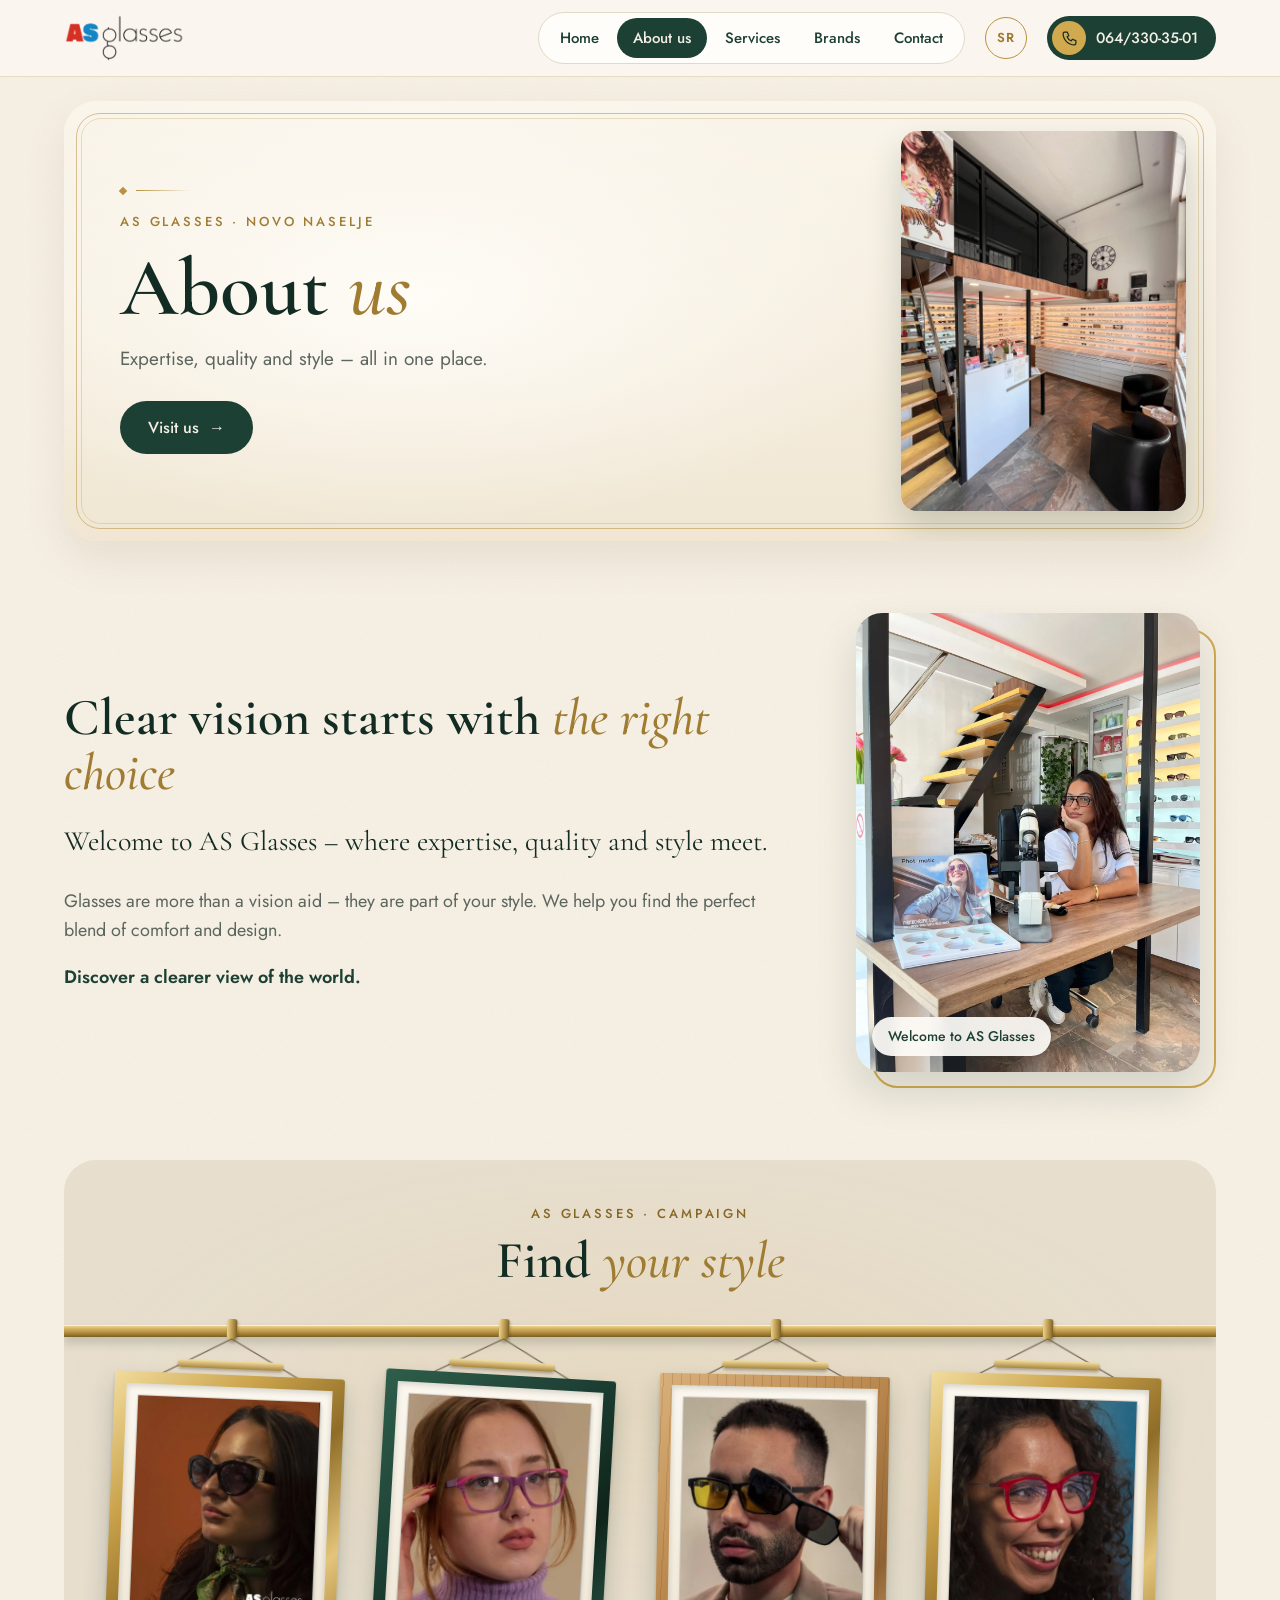
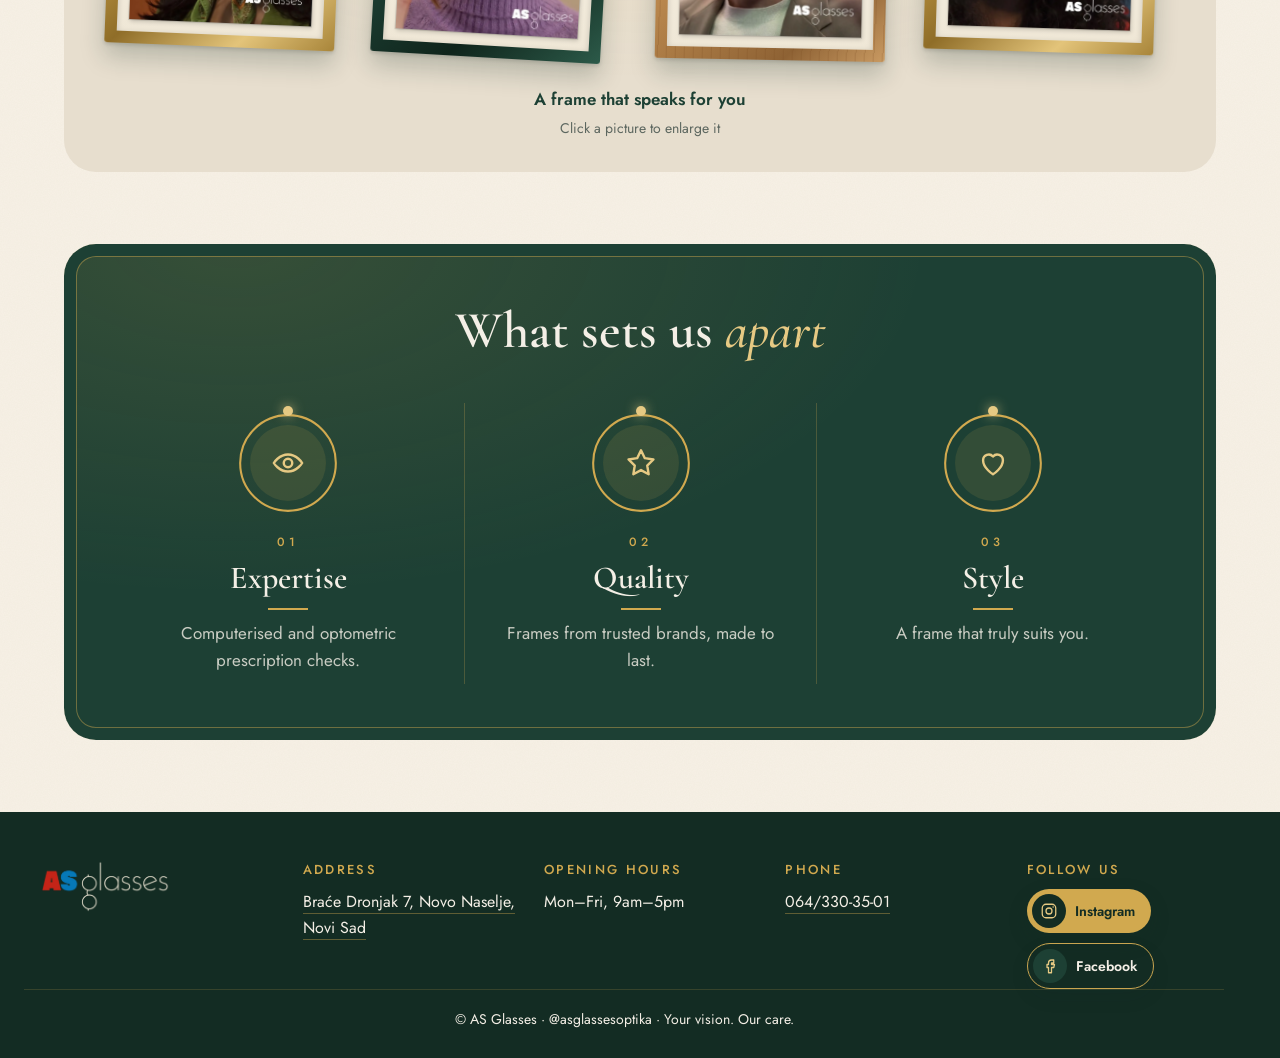
==== commit 250cf2d8: "Add files via upload" ====
--- a/about.html
+++ b/about.html
@@ -93,7 +93,7 @@
           </div>
           <span class="broj">01</span>
           <h3>Expertise</h3>
-          <p>Computerised and optometric eye tests.</p>
+          <p>Computerised and optometric prescription checks.</p>
         </article>
         <article class="vrednost pojavi" data-kasnjenje="180">
           <div class="prsten">
--- a/style.css
+++ b/style.css
@@ -1846,3 +1846,8 @@
   .video-ram .zvuk svg { width: 18px; height: 18px; }
   .pocetna-strana .mreze-pocetna { margin-top: 26px; }
 }
+
+/* šest usluga: 3 + 3 na računaru */
+.lukovi { grid-template-columns: repeat(3, 1fr); gap: 20px; }
+.luk-prozor { height: 150px; }
+@media (max-width: 860px) { .lukovi { grid-template-columns: none; } }
